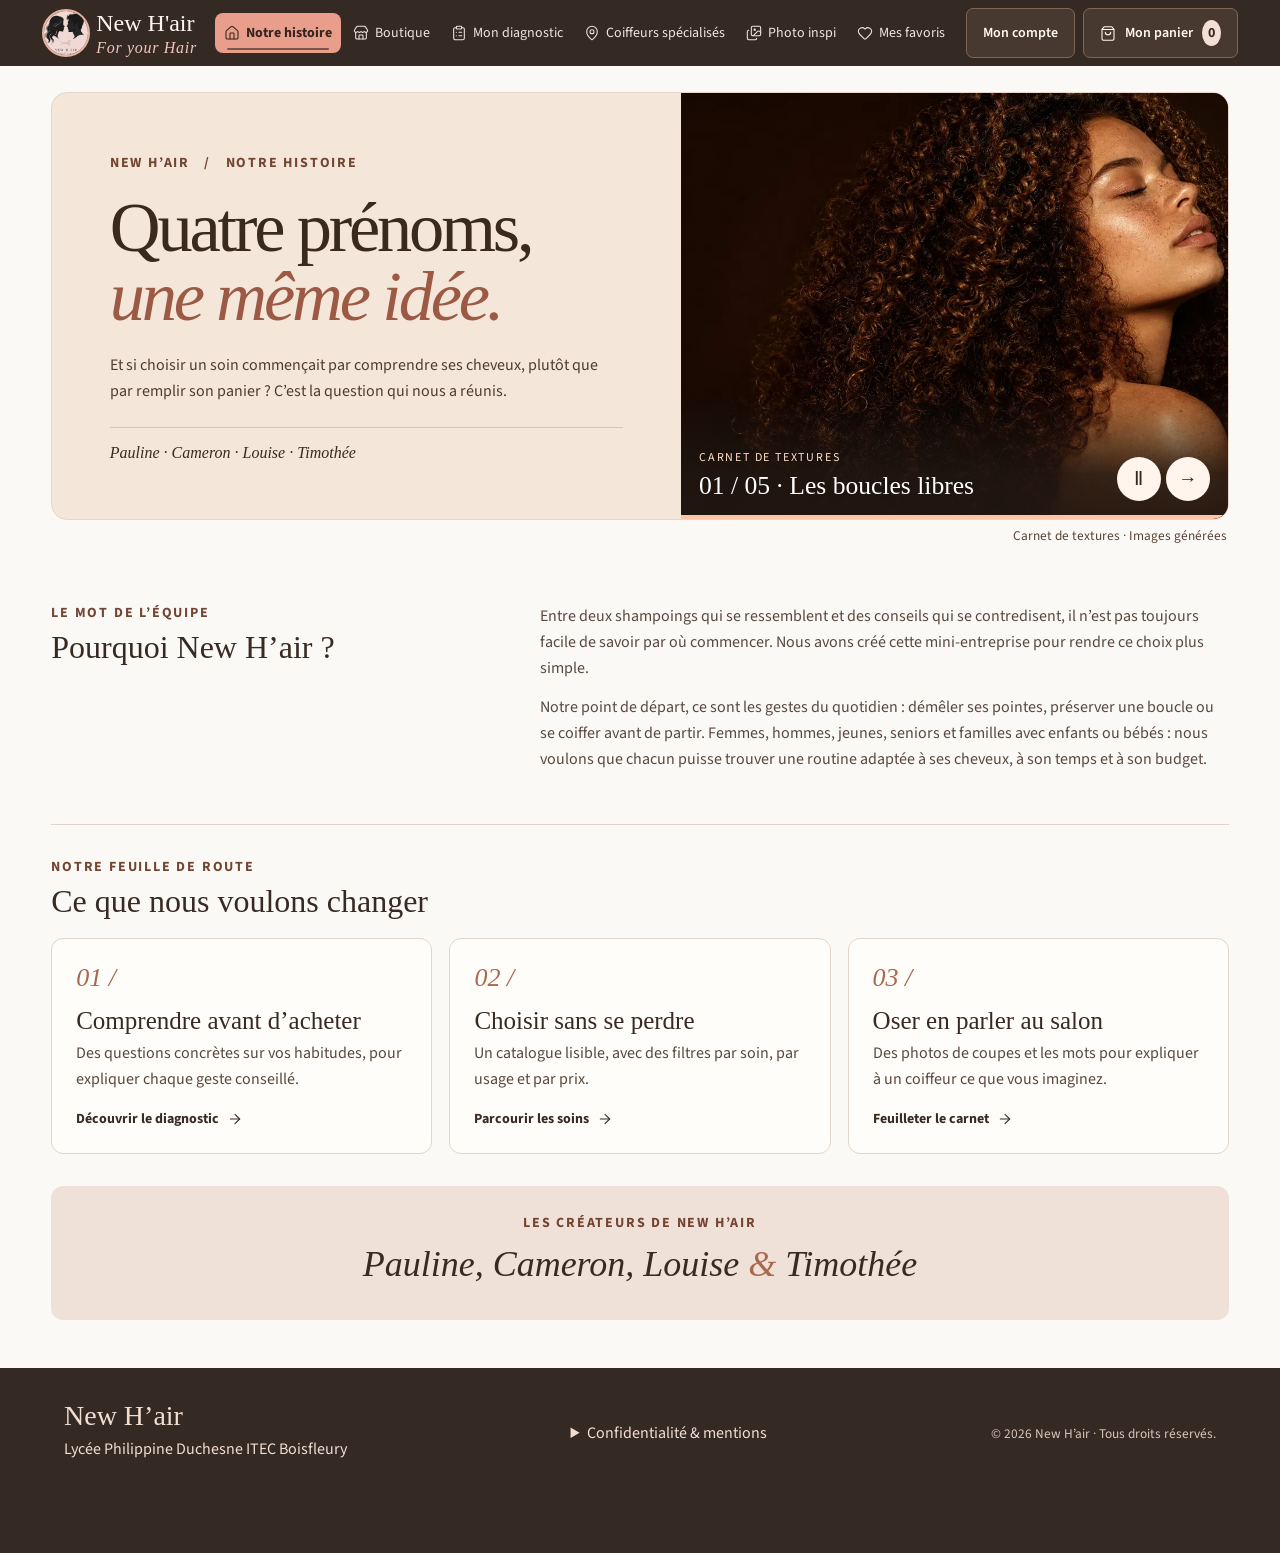
==== index.html @ c49bc724 "Represent all generations in shop imagery, products and age filters Co-authored-by: arena-agent <297" ====
<!doctype html><html lang="fr"><meta charset="utf-8"><meta name="viewport" content="width=device-width,initial-scale=1,viewport-fit=cover"><title>New H’air — Diagnostic capillaire et carnet de soins</title><meta name="description" content="Découvrez New H’air : un diagnostic adapté à chaque âge, des inspirations coiffure et une boutique de soins capillaires de démonstration."><meta property="og:title" content="New H’air · For your Hair"><meta property="og:description" content="Comprendre ses cheveux, composer sa routine et préparer son prochain rendez-vous au salon."><meta property="og:type" content="website"><meta property="og:url" content="https://timtvnr.github.io/Projet-Mini-Entreprise-ETLV/"><meta property="og:image" content="https://timtvnr.github.io/Projet-Mini-Entreprise-ETLV/assets/hero.webp"><link rel="icon" href="assets/logo.webp" type="image/webp"><link rel="stylesheet" href="style.css?v=mixte1"><body><noscript>Activez JavaScript pour consulter la boutique, le diagnostic et le carnet de soins New H’air.</noscript><aside><a class="brand" href="#accueil"><img src="assets/logo.webp" width="65" height="59" alt=""><div class="brand-name">New H'air<small>For your Hair</small></div></a><button id="mobileMenu" type="button" aria-expanded="false" aria-controls="nav"><i data-i="menu"></i> Menu</button><nav id="nav" aria-label="Navigation principale"></nav><div class="actions"><button class="cart" id="accountBtn" onclick="account()">Mon compte</button><button class="cart" onclick="bag()"><i data-i="shopping-bag"></i> Mon panier <b aria-live="polite" aria-atomic="true" id="count">0</b></button></div></aside><main><section id="content"></section></main><footer class="legalfoot"><div><strong>New H’air</strong><p>Lycée Philippine Duchesne ITEC Boisfleury</p></div><details><summary>Confidentialité & mentions</summary><p>Éditeur : mini-entreprise pédagogique New H’air, projet ETLV de Pauline, Cameron, Louise et Timothée. Établissement : Lycée Philippine Duchesne ITEC Boisfleury. Contact projet : <a href="https://github.com/timtvnr/Projet-Mini-Entreprise-ETLV">dépôt public du projet</a>. Hébergement : GitHub Pages.</p><p>Logo fourni par l’équipe ; photographies de produits et de coiffures générées pour la démonstration. Carte : © contributeurs OpenStreetMap. La carte charge un service externe. Si vous autorisez « Me localiser », vos coordonnées sont utilisées dans son URL, sans enregistrement par le site. Les recherches de salons ouvrent Google Maps.</p><p> Boutique de démonstration, sans débit ni livraison. Le compte et la routine sont conservés dans votre navigateur.</p></details><small>© 2026 New H’air · Tous droits réservés.</small></footer><dialog id="modal" aria-labelledby="modalTitle"><button aria-label="Fermer" class="close" onclick="modal.close()">×</button><div id="inside"></div></dialog><script src="icons.js"></script><script src="app.js?v=mixte1"></script><script src="salons.js"></script><script src="studio.js?v=mixte1"></script><script src="motion.js?v=mixte1"></script></body></html>
---- style.css ----
* {
  box-sizing: border-box;
}
body {
  margin: 0;
  color: #382a22;
  background: #fbf9f6;
  font:
    14px Arial,
    sans-serif;
}
button,
a,
select {
  font: inherit;
  cursor: pointer;
}
button {
  color: inherit;
}
a {
  text-decoration: none;
  color: inherit;
}
aside {
  width: 222px;
  position: fixed;
  inset: 0 auto 0 0;
  background: #30251f;
  color: #eee5de;
  padding: 36px 16px;
  display: flex;
  flex-direction: column;
  z-index: 2;
}
.brand {
  display: flex;
  align-items: center;
  justify-content: center;
  margin: 0 0 53px;
  gap: 6px;
}
.brand svg {
  height: 57px;
  width: 45px;
  color: #e9a08e;
}
.brand span {
  font: bold 31px Georgia;
  letter-spacing: -1.7px;
}
.brand small {
  display: block;
  font: italic 14px Georgia;
  letter-spacing: 0.7px;
  color: #eeb7a5;
  margin: 3px 0 0 4px;
}
aside label,
.eyebrow {
  font-size: 14px;
  letter-spacing: 1.8px;
  font-weight: 700;
}
aside label {
  margin: 0 15px 15px;
  color: #b3a298;
}
nav a {
  display: flex;
  align-items: center;
  gap: 13px;
  padding: 14px;
  border-radius: 8px;
  margin-bottom: 4px;
  font-size: 14px;
}
nav a:hover {
  background: #46372e;
}
nav a.active {
  background: #e99e8b;
  color: #35251f;
  font-weight: bold;
}
i {
  display: inline-flex;
  vertical-align: middle;
}
i svg {
  width: 19px;
  height: 19px;
  stroke-width: 1.6;
}
.sidebottom {
  margin-top: auto;
  border-top: 1px solid #58473c;
  padding: 22px 9px 0;
  font-size: 14px;
  color: #d1c0b4;
}
.dot {
  display: inline-block;
  width: 7px;
  height: 7px;
  border-radius: 50%;
  background: #eaa28e;
  margin-right: 7px;
}
main {
  margin-left: 222px;
}
header {
  display: flex;
  align-items: center;
  justify-content: space-between;
  padding: 20px 3.3vw;
  border-bottom: 1px solid #e8e0d9;
  background: #fffdfb;
}
#crumb {
  font: bold 23px Georgia;
}
header small {
  display: block;
  color: #84796f;
  font-size: 14px;
  margin-top: 4px;
}
button {
  border: 0;
  border-radius: 7px;
  padding: 11px 16px;
  background: #eee5dd;
}
.cart {
  background: #fff;
  border: 1px solid #ded5cd;
  display: flex;
  align-items: center;
  gap: 9px;
  font-size: 14px;
  font-weight: 600;
}
.cart b {
  background: #f4dfd6;
  border-radius: 50%;
  padding: 3px 6px;
}
.cart i svg {
  width: 16px;
}
#content {
  padding: 26px 3.3vw 48px;
}
.hero {
  background:
    linear-gradient(90deg, #251710e8, transparent 78%),
    url("assets/hero.webp") center 45% / cover;
  border-radius: 15px;
  min-height: 330px;
  display: flex;
  align-items: center;
  padding: 34px 4%;
  color: #fffaf6;
}
.tag {
  font-size: 14px;
  letter-spacing: 1.6px;
  font-weight: bold;
  background: #ffffff19;
  border: 1px solid #ffffff45;
  padding: 6px 10px;
  border-radius: 30px;
  display: inline-flex;
  align-items: center;
  gap: 6px;
}
.tag i svg {
  width: 13px;
  height: 13px;
}
h1,
h2,
h3,
p {
  margin: 0;
}
h1 {
  font: normal clamp(43px, 4.2vw, 69px)/1.01 Georgia;
  margin: 15px 0;
}
h1 em {
  color: #f0b09b;
}
.hero p {
  font-size: 14px;
  line-height: 1.6;
  color: #eee4dc;
}
.cta {
  display: inline-flex;
  gap: 12px;
  align-items: center;
  background: #eca38f;
  color: #33231b;
  font-weight: bold;
  font-size: 14px;
  padding: 13px 17px;
  border-radius: 7px;
  margin-top: 20px;
}
.cta i svg,
.link i svg {
  width: 16px;
  height: 16px;
}
.promo {
  display: flex;
  align-items: center;
  gap: 19px;
  background: #f5e8df;
  border: 1px solid #e9d6c8;
  border-radius: 12px;
  padding: 20px 24px;
  margin: 18px 0 30px;
}
.promo .symbol {
  padding: 14px;
  background: #ecd4c4;
  color: #76503d;
  border-radius: 12px;
}
.symbol svg {
  width: 27px;
  height: 27px;
}
.eyebrow {
  color: #96644f;
  font-size: 14px;
}
.promo h3 {
  font: 23px Georgia;
  margin: 5px 0;
}
.promo p,
.muted {
  font-size: 14px;
  color: #766b62;
  line-height: 1.6;
}
.link {
  display: inline-flex;
  align-items: center;
  gap: 8px;
  margin-left: auto;
  font-weight: bold;
  font-size: 14px;
  white-space: nowrap;
}
.promo .link {
  background: #fffaf6;
  padding: 11px 14px;
  border: 1px solid #dfcdbf;
  border-radius: 7px;
}
.sectionhead {
  display: flex;
  align-items: center;
  margin-bottom: 16px;
}
h2 {
  font: 32px Georgia;
  margin: 6px 0;
}
.grid {
  display: grid;
  grid-template-columns: repeat(3, 1fr);
  gap: 17px;
}
.card {
  overflow: hidden;
  border-radius: 12px;
  border: 1px solid #e6ded6;
  background: #fff;
}
.photo {
  position: relative;
  cursor: pointer;
}
.photo img {
  display: block;
  width: 100%;
  height: clamp(145px, 14vw, 235px);
  object-fit: cover;
}
.badge,
.fav {
  position: absolute;
  top: 12px;
  background: #fff9f1;
  border-radius: 20px;
}
.badge {
  left: 12px;
  font-size: 14px;
  padding: 6px 10px;
}
.fav {
  right: 12px;
  padding: 7px;
  display: flex;
}
.fav svg {
  width: 15px;
  height: 15px;
}
.fav.on svg {
  fill: #df927f;
}
.info {
  padding: 16px;
}
.info h3 {
  font: 21px Georgia;
  margin: 6px 0;
}
.filters {
  display: flex;
  gap: 10px;
  flex-wrap: wrap;
  margin: 20px 0;
}
select,
input {
  padding: 10px;
  border: 1px solid #d9cabe;
  border-radius: 6px;
  background: white;
}
.panel,
dialog {
  padding: 28px;
  border: 1px solid #e4d8cd;
  border-radius: 14px;
  background: #fffcf8;
}
.panel {
  margin-top: 18px;
}
.panel p,
dialog p {
  line-height: 1.7;
  margin: 12px 0;
}
.close {
  float: right;
  background: transparent;
  font-size: 23px;
}
dialog {
  max-width: min(490px, 94vw);
  width: 490px;
  color: inherit;
}
dialog::backdrop {
  background: #251b1599;
}
.row {
  display: flex;
  align-items: center;
  justify-content: space-between;
  border-bottom: 1px solid #ddd1c6;
  padding: 12px 0;
}
iframe {
  width: 100%;
  height: 360px;
  border: 0;
}
.appbanner {
  margin-top: 24px;
}
.choice {
  margin: 5px;
}
.mobile {
  display: none;
}
@media (max-width: 950px) {
  aside {
    width: 185px;
    padding-inline: 10px;
  }
  main {
    margin-left: 185px;
  }
  .promo {
    padding: 15px;
    gap: 12px;
  }
  .promo .symbol {
    display: none;
  }
}
@media (max-width: 700px) {
  aside {
    position: static;
    width: auto;
    padding: 10px;
  }
  .brand {
    margin: 0 0 10px;
  }
  .brand svg {
    height: 37px;
  }
  .brand span {
    font-size: 23px;
  }
  .brand small {
    font-size: 14px;
  }
  aside label,
  .sidebottom {
    display: none;
  }
  nav {
    display: flex;
    overflow: auto;
  }
  nav a {
    white-space: nowrap;
    font-size: 14px;
    padding: 9px;
    gap: 5px;
    margin: 0;
  }
  main {
    margin: 0;
  }
  header {
    padding: 12px 4%;
  }
  #content {
    padding: 16px 4%;
  }
  .hero {
    min-height: 310px;
    background-position: 60% center;
  }
  .promo {
    flex-wrap: wrap;
  }
  .promo .link {
    margin: 0;
  }
  .grid {
    grid-template-columns: repeat(2, 1fr);
    gap: 10px;
  }
  .info {
    padding: 10px;
  }
  .sectionhead h2 {
    font-size: 26px;
  }
}

.brand {
  flex-direction: column;
  margin-bottom: 32px;
}
.brand img {
  width: 126px;
  height: auto;
  border-radius: 10px;
}
.brand small {
  margin: 4px 0 0;
}
@media (max-width: 700px) {
  .brand {
    flex-direction: row;
    margin-bottom: 8px;
    gap: 12px;
  }
  .brand img {
    width: 64px;
  }
}
/* Barre de navigation et carnet éditorial */
aside {
  position: static;
  width: 100%;
  flex-direction: row;
  align-items: center;
  padding: 8px 3.3vw;
  gap: 28px;
  background: #352923;
}
aside label,
.sidebottom {
  display: none;
}
.brand {
  margin: 0;
  flex-direction: row;
  flex-shrink: 0;
}
.brand img {
  width: 65px;
  border-radius: 5px;
}
.brand small {
  color: #f1c6b8;
  font: italic 16px Georgia;
}
nav {
  display: flex;
  align-items: center;
  flex-wrap: wrap;
  gap: 3px;
  margin-left: auto;
}
nav a {
  margin: 0;
  padding: 10px 9px;
  gap: 6px;
  font-size: 14px;
}
nav i svg {
  width: 16px;
  height: 16px;
}
main {
  margin: 0;
}
header,
#content {
  padding-inline: max(4vw, calc((100% - 1320px) / 2));
}
.hero {
  min-height: clamp(340px, 32vw, 480px);
  background-position: center 43%;
}
.hero p {
  font-size: 15px;
}
.editorial {
  margin-top: 36px;
}
.looks {
  display: grid;
  grid-template-columns: 1fr 1fr;
  gap: 18px;
}
.looks a {
  position: relative;
  overflow: hidden;
  border-radius: 12px;
  background: #382a22;
}
.looks img {
  width: 100%;
  height: 230px;
  object-fit: cover;
  display: block;
}
.looks span {
  position: absolute;
  bottom: 12px;
  left: 12px;
  background: #fffaf3;
  padding: 8px 12px;
  border-radius: 5px;
  font: 19px Georgia;
}
:focus-visible {
  outline: 3px solid #b56145;
  outline-offset: 2px;
}
@media (max-width: 1050px) {
  aside {
    flex-direction: column;
    gap: 8px;
  }
  nav {
    margin: auto;
    max-width: 100%;
    flex-wrap: nowrap;
    overflow: auto;
  }
}
@media (max-width: 700px) {
  nav {
    width: 100%;
  }
  .hero {
    background-position: 57% center;
  }
  .looks img {
    height: 160px;
  }
  .looks span {
    font-size: 14px;
  }
  .brand img {
    width: 50px;
  }
  .brand {
    margin: 0;
  }
  .looks {
    gap: 10px;
  }
}
.actions {
  display: flex;
  gap: 8px;
}
.cover {
  display: grid;
  grid-template-columns: minmax(0, 2.4fr) minmax(215px, 1fr);
  gap: 16px;
}
.cover .hero {
  min-height: 375px;
  padding-left: 6%;
}
.ritual {
  display: flex;
  flex-direction: column;
  background: #f0e5da;
  border-radius: 15px;
  overflow: hidden;
}
.ritualpic {
  flex: 1;
  min-height: 160px;
  background: url("assets/masque.webp") center 55% / cover;
  padding: 14px;
}
.ritualpic .tag {
  background: #fff8ef;
  color: #684934;
}
.ritualtext {
  padding: 18px 20px;
}
.ritual h3,
.steps h3 {
  font: 26px Georgia;
  margin: 7px 0;
}
.ritual p,
.steps p {
  line-height: 1.55;
  color: #6e5a4e;
  font-size: 14px;
}
.ritual .link {
  margin-top: 10px;
}
.promo {
  background: linear-gradient(110deg, #f4dbcf, #fbf0e7);
}
#quiz {
  display: grid;
  grid-template-columns: minmax(180px, 1fr) 2fr;
  padding: 0;
  overflow: hidden;
}
.quizside {
  background:
    linear-gradient(0deg, #231910bc, transparent),
    url("assets/tresses.webp") center/cover;
  color: white;
  padding: 22px;
  display: flex;
  align-items: flex-start;
  flex-direction: column;
  justify-content: space-between;
}
.quizside h3 {
  font: 38px/1.1 Georgia;
}
.quizside em {
  color: #ffd6c8;
}
.quizbody,
.results {
  padding: clamp(18px, 3vw, 45px);
}
progress {
  width: 100%;
  height: 6px;
  display: block;
  margin: 12px 0 24px;
  accent-color: #a9634c;
}
.choices,
.steps {
  display: grid;
  grid-template-columns: 1fr 1fr;
  gap: 10px;
}
.option {
  display: flex;
  align-items: center;
  text-align: left;
  gap: 10px;
  background: #f8f0e9;
  border: 1px solid #dfcbbd;
  min-height: 54px;
}
.option:hover,
.option.picked {
  background: #f1d7c7;
}
.option b {
  font: italic 18px Georgia;
  color: #99664e;
}
.option span {
  margin-left: auto;
}
.back {
  margin-top: 20px;
  background: none;
  padding-left: 0;
}
.results {
  grid-column: 1/-1;
}
.steps article {
  background: #f4eae1;
  border-radius: 10px;
  padding: 18px;
}
.steps {
  margin: 18px 0 28px;
}
.sub {
  display: block;
  margin-top: 4px;
  color: #76665c;
}
.testcard {
  padding: 22px;
  background: #48352c;
  color: #faece0;
  border-radius: 12px;
  letter-spacing: 1.8px;
  font-size: 14px;
}
.testcard strong {
  display: block;
  margin-top: 22px;
  font-size: 18px;
}
#profileForm input {
  display: block;
  width: 100%;
  margin-top: 6px;
}
.actions button {
  max-width: 160px;
  overflow: hidden;
}
@media (max-width: 820px) {
  .cover {
    grid-template-columns: 1fr;
  }
  .ritual {
    display: grid;
    grid-template-columns: 33% 1fr;
  }
  .ritualpic {
    min-height: 130px;
  }
  .ritualpic .tag {
    display: none;
  }
  .quizbody {
    padding: 20px;
  }
}
@media (max-width: 600px) {
  .actions {
    gap: 4px;
  }
  .actions button {
    font-size: 14px;
    padding: 9px;
  }
  .cover .hero {
    min-height: 310px;
  }
  .choices,
  .steps,
  #quiz {
    grid-template-columns: 1fr;
  }
  .quizside {
    min-height: 100px;
    background-position: center 40%;
  }
  .quizside h3 {
    display: none;
  }
  .ritual h3 {
    font-size: 22px;
  }
  .ritualtext {
    padding: 14px;
  }
  header small {
    max-width: 135px;
  }
}

/* Motion is opt-in: reduced-motion and older browsers keep instant interactions. */
@media (prefers-reduced-motion: no-preference) {
  :root {
    --ease-out: cubic-bezier(0.2, 0.7, 0.25, 1);
  }
  @keyframes nh-enter {
    from {
      opacity: 0;
      transform: translateY(7px);
    }
    to {
      opacity: 1;
      transform: translateY(0);
    }
  }
  @keyframes nh-step {
    from {
      opacity: 0;
      transform: translateX(8px);
    }
    to {
      opacity: 1;
      transform: translateX(0);
    }
  }
  @keyframes nh-heart {
    45% {
      transform: scale(1.22);
    }
  }
  #content > :first-child,
  .cover + .promo,
  .results {
    animation: nh-enter 300ms var(--ease-out) backwards;
  }
  .cover + .promo {
    animation-delay: 45ms;
  }
  .grid > .card {
    animation: nh-enter 260ms var(--ease-out) backwards;
  }
  .grid > .card:nth-child(3n + 2) {
    animation-delay: 35ms;
  }
  .grid > .card:nth-child(3n) {
    animation-delay: 70ms;
  }
  .quizbody,
  #inside > h2 {
    animation: nh-step 220ms var(--ease-out);
  }
  button,
  .cta,
  nav a,
  .card,
  .looks a {
    transition:
      transform 180ms var(--ease-out),
      background-color 180ms ease,
      box-shadow 180ms ease,
      border-color 180ms ease;
  }
  .photo img,
  .looks img {
    transition: transform 360ms var(--ease-out);
  }
  .photo {
    overflow: hidden;
  }
  .link i {
    transition: transform 180ms var(--ease-out);
  }
  button:active,
  .cta:active {
    transform: scale(0.98);
  }
  .fav.on i {
    animation: nh-heart 240ms var(--ease-out);
  }
  @media (hover: hover) and (pointer: fine) {
    .card:hover,
    .looks a:hover {
      transform: translateY(-3px);
      box-shadow: 0 8px 20px #442a1912;
    }
    .photo:hover img,
    .looks a:hover img {
      transform: scale(1.025);
    }
    .link:hover i {
      transform: translateX(3px);
    }
    .cta:hover,
    .cart:hover {
      box-shadow: 0 3px 10px #5237231f;
    }
  }
  /* Native dialog retains its normal focus and Escape handling. */
  @supports (transition-behavior: allow-discrete) {
    dialog {
      opacity: 0;
      transform: translateY(6px) scale(0.99);
      transition:
        opacity 170ms ease,
        transform 190ms var(--ease-out),
        overlay 190ms allow-discrete,
        display 190ms allow-discrete;
    }
    dialog[open] {
      opacity: 1;
      transform: none;
    }
    dialog::backdrop {
      opacity: 0;
      transition:
        opacity 170ms ease,
        overlay 190ms allow-discrete,
        display 190ms allow-discrete;
    }
    dialog[open]::backdrop {
      opacity: 1;
    }
    @starting-style {
      dialog[open] {
        opacity: 0;
        transform: translateY(6px) scale(0.99);
      }
      dialog[open]::backdrop {
        opacity: 0;
      }
    }
  }
}
/* Consultation: one counter, generous targets and stable controls. */
#quiz {
  grid-template-columns: minmax(220px, 0.9fr) minmax(0, 1.7fr);
}
.quizside {
  padding: clamp(20px, 3vw, 42px);
  background-image:
    linear-gradient(0deg, #281910ee, #28191035), url("assets/tresses.webp");
  min-height: 570px;
}
.quizside h3 {
  display: block;
  font-size: clamp(38px, 4vw, 65px);
  margin: 12px 0;
}
.quizside p {
  color: #fff4ec;
  font-size: 16px;
}
.quizside ul {
  list-style: none;
  padding: 0;
  margin: 0;
  color: #eddccf;
}
.quizside li {
  padding: 6px 0;
}
.quizside li.current {
  font-weight: bold;
  color: white;
  text-decoration: underline;
  text-underline-offset: 4px;
}
.quizbody {
  align-self: center;
  padding: clamp(20px, 4vw, 65px);
}
.quizmeta,
.quizcontrols {
  display: flex;
  justify-content: space-between;
  align-items: center;
  gap: 12px;
}
.quizmeta strong {
  font-size: 14px;
  font-variant-numeric: tabular-nums;
}
.quizbody fieldset {
  border: 0;
  padding: 0;
  margin: 0;
  min-width: 0;
}
.quizbody legend {
  font: clamp(28px, 3vw, 48px)/1.08 Georgia;
  color: #39291f;
}
.quizbody p {
  font-size: 16px;
  line-height: 1.55;
  color: #766354;
}
.quizbody .choices {
  grid-template-columns: 1fr;
  gap: 9px;
}
.quizbody .option {
  font-size: 17px;
  border-radius: 9px;
  padding: 12px 16px;
  cursor: pointer;
}
.quizbody .option span {
  margin: 0;
}
.option input {
  accent-color: #995d43;
  width: 18px;
  height: 18px;
}
.option:has(input:checked) {
  background: #f1d9ca;
  border-color: #a97051;
}
.quizcontrols {
  margin: 24px 0 12px;
}
.quizcontrols button {
  margin: 0;
  font-size: 15px;
}
.quizcontrols button:disabled {
  opacity: 0.4;
  cursor: default;
}
.quizbody small {
  color: #77685e;
}
.guideintro {
  max-width: 800px;
  font-size: 16px;
  line-height: 1.6;
  margin: 15px 0 24px;
}
.stylegrid p,
.stylegrid details {
  line-height: 1.55;
  margin: 9px 0;
}
.stylegrid summary {
  cursor: pointer;
  color: #845139;
}
.stylegrid .photo img {
  height: clamp(190px, 20vw, 310px);
  object-position: center 35%;
}
.salonnote {
  padding: 24px;
  background: #f4e4d8;
  border-radius: 12px;
  margin: 24px 0;
}
.salonnote h3 {
  font: 28px Georgia;
  margin-top: 8px;
}
@media (max-width: 700px) {
  #quiz {
    grid-template-columns: minmax(0, 1fr);
  }
  .quizside {
    min-height: 0;
    padding: 16px 20px;
    background-position: center 40%;
  }
  .quizside > div,
  .quizside ul {
    display: none;
  }
  .quizbody {
    padding: 22px 16px;
  }
  .quizmeta {
    gap: 6px;
  }
  .quizbody .option {
    font-size: 16px;
  }
  .stylegrid {
    grid-template-columns: 1fr;
  }
}
.legalfoot {
  display: flex;
  align-items: center;
  justify-content: space-between;
  flex-wrap: wrap;
  gap: 24px;
  padding: 32px 5% 86px;
  background: #352923;
  color: #f2ded1;
}
.legalfoot strong {
  font: 28px Georgia;
}
.legalfoot p {
  line-height: 1.55;
  max-width: 480px;
  margin: 5px 0;
}
.legalfoot summary {
  cursor: pointer;
}
.legalfoot small {
  color: #dac5b7;
}
#chatTrigger {
  position: fixed;
  right: 18px;
  bottom: 16px;
  z-index: 4;
  background: #704537;
  color: #fff2e8;
  border-radius: 30px;
  box-shadow: 0 4px 18px #39211a44;
  padding: 14px 20px;
  font-weight: bold;
}
#chatbox:not([hidden]) {
  display: flex;
  flex-direction: column;
}
#chatbox {
  position: fixed;
  z-index: 5;
  right: 16px;
  bottom: 72px;
  width: min(380px, calc(100% - 32px));
  max-height: min(520px, 72dvh);
  background: #fffbf6;
  border: 1px solid #dfcbb9;
  border-radius: 16px;
  box-shadow: 0 12px 50px #38261940;
  overflow: hidden;
}
.chathead,
#askChat,
.prompts {
  display: flex;
  align-items: center;
  gap: 8px;
  padding: 12px 16px;
}
.chathead {
  background: #f2e3d7;
  justify-content: space-between;
}
.chathead h3 {
  font: 23px Georgia;
  margin-top: 4px;
}
#chatlog {
  padding: 12px;
  overflow: auto;
  min-height: 0;
}
.bubble {
  padding: 11px 13px;
  border-radius: 12px;
  background: #f1e8df;
  line-height: 1.55;
  margin-bottom: 8px;
  max-width: 93%;
  overflow-wrap: anywhere;
}
.bubble.client {
  margin-left: auto;
  background: #f5cebd;
}
.bubble a {
  display: block;
  text-decoration: underline;
  margin-top: 5px;
}
.prompts {
  flex-wrap: wrap;
  padding-block: 5px;
}
.prompts button {
  font-size: 14px;
  padding: 7px;
}
.chathead button {
  font-size: 22px;
}
#askChat input {
  flex: 1;
  min-width: 0;
}
#askChat button {
  background: #885844;
  color: white;
}
@media (prefers-reduced-motion: no-preference) {
  #chatbox:not([hidden]),
  .bubble {
    animation: nh-enter 0.3s ease-out;
  }
  .quizbody {
    animation-duration: 0.36s;
  }
}
.origin-cover {
  display: grid;
  grid-template-columns: 1.15fr 1fr;
  overflow: hidden;
  border: 1px solid #e7d6c9;
  border-radius: 16px;
  background: #f4e7da;
}
.origin-copy {
  align-self: center;
  padding: clamp(24px, 4.5vw, 72px);
}
.origin-copy h1 {
  font: normal clamp(44px, 5.5vw, 84px)/0.99 Georgia;
  color: #39291f;
  letter-spacing: -0.045em;
  margin: 20px 0;
}
.origin-copy h1 em {
  color: #9c5944;
}
.origin-copy p,
.letter p,
.intentions p {
  font-size: 16px;
  line-height: 1.65;
  color: #59483e;
}
.byline {
  border-top: 1px solid #d7c2b3;
  padding-top: 16px;
  margin-top: 22px;
  font: italic 16px Georgia;
}
.origin-image {
  min-height: 300px;
  position: relative;
  background: url("assets/hero.webp") 77% center/cover;
}
.origin-image span {
  position: absolute;
  bottom: 18px;
  right: 18px;
  font-size: 14px;
  letter-spacing: 2px;
  color: white;
}
.letter {
  display: grid;
  grid-template-columns: 1fr 1.6fr;
  gap: 5%;
  padding: clamp(30px, 4vw, 56px) 0;
  border-bottom: 1px solid #dfd4cb;
}
.letter p + p {
  margin-top: 12px;
}
.intentions {
  padding: 32px 0;
}
.intentions .grid {
  margin-top: 18px;
}
.intentions article {
  display: flex;
  flex-direction: column;
  padding: 24px;
  border: 1px solid #e3d5ca;
  border-radius: 12px;
  background: #fffdf9;
}
.folio {
  color: #a8694f;
  font: italic 26px Georgia;
}
.intentions h3 {
  font: 25px Georgia;
  margin: 14px 0 5px;
}
.intentions .link {
  margin: 16px 0 0;
}
.team-sign {
  text-align: center;
  background: #efe1d7;
  padding: 25px;
  border-radius: 12px;
}
.team-sign p {
  font: italic clamp(23px, 3vw, 36px) Georgia;
  margin: 10px 0;
}
.team-sign em {
  color: #a8694f;
}
@media (max-width: 700px) {
  .origin-cover,
  .letter,
  .intentions .grid {
    grid-template-columns: 1fr;
  }
  .origin-image {
    min-height: 175px;
    background-position: 70% 44%;
  }
  .letter {
    gap: 14px;
  }
  .origin-copy {
    padding: 24px;
  }
}

/* Release the modal hit area immediately on close, including its backdrop. */
dialog:not([open]),
dialog:not([open])::backdrop {
  display: none;
  transition: none;
  pointer-events: none;
}

.close {
  position: relative;
  z-index: 1;
}
#mobileMenu {
  display: none;
}
@media (max-width: 700px), (pointer: coarse) and (max-width: 950px) {
  body {
    padding-inline: env(safe-area-inset-left) env(safe-area-inset-right);
    -webkit-text-size-adjust: 100%;
  }
  aside {
    display: flex;
    flex-flow: row wrap;
    justify-content: space-between;
    gap: 4px;
    padding: calc(8px + env(safe-area-inset-top)) 16px 8px;
  }
  .brand {
    margin: 0;
  }
  .brand img {
    width: 45px;
  }
  #mobileMenu {
    display: inline-flex;
    align-items: center;
    gap: 8px;
    min-height: 44px;
    background: #504035;
    color: #fff6ec;
    padding: 10px 14px;
  }
  #mobileMenu[aria-expanded="false"] + nav {
    display: none;
  }
  #mobileMenu[aria-expanded="true"] + nav {
    display: grid;
    grid-template-columns: repeat(2, minmax(0, 1fr));
    width: 100%;
    gap: 4px;
    margin: 6px 0 0;
    overflow: visible;
  }
  nav a {
    min-height: 46px;
    white-space: normal;
    font-size: 14px;
    line-height: 1.2;
  }
  header {
    flex-wrap: wrap;
    gap: 8px;
  }
  .actions {
    flex-wrap: wrap;
  }
  .actions button {
    min-height: 44px;
  }
  button,
  select,
  summary,
  .cta {
    touch-action: manipulation;
  }
  .filters select,
  input:not([type="radio"]) {
    font-size: 16px;
    max-width: 100%;
    min-height: 44px;
  }
  .fav,
  .close,
  #closeChat {
    min-height: 44px;
    min-width: 44px;
    align-items: center;
    justify-content: center;
  }
  dialog {
    max-height: calc(var(--visible-height, 100dvh) - 30px);
    overflow-y: auto;
    overscroll-behavior: contain;
  }
  #chatTrigger {
    bottom: calc(12px + env(safe-area-inset-bottom));
    right: calc(12px + env(safe-area-inset-right));
  }
  #chatbox {
    bottom: calc(8px + env(safe-area-inset-bottom) + var(--keyboard-gap, 0px));
    right: calc(8px + env(safe-area-inset-right));
    width: min(
      410px,
      calc(100% - 16px - env(safe-area-inset-right) - env(safe-area-inset-left))
    );
    max-height: min(
      540px,
      calc(var(--visible-height, 100dvh) - 18px - env(safe-area-inset-bottom))
    );
  }
  #chatlog {
    overscroll-behavior: contain;
  }
  #askChat button {
    min-width: 44px;
    min-height: 44px;
  }
  .legalfoot {
    padding-bottom: calc(90px + env(safe-area-inset-bottom));
  }
}
@media (max-width: 380px) {
  .results .grid {
    grid-template-columns: 1fr;
  }
  .quizcontrols {
    flex-wrap: wrap;
  }
  .filters select {
    width: 100%;
  }
  .quizbody,
  .results {
    min-width: 0;
  }
  .row {
    gap: 6px;
    flex-wrap: wrap;
  }
}
@font-face {
  font-family: Source Sans;
  src: url("assets/source-sans.woff2") format("woff2");
  font-weight: 200 900;
  font-display: swap;
}
body,
input,
select,
button {
  font-family: "Source Sans", sans-serif;
}
body {
  font-size: 16px;
}
.eyebrow {
  color: #724432;
}
.quizside .tag {
  background: #372820;
  color: #fff;
}
.origin-image {
  background-image:
    linear-gradient(
      to top,
      rgba(0, 0, 0, 0.82) 0%,
      rgba(0, 0, 0, 0.68) 15%,
      transparent 50%
    ),
    url("assets/hero.webp");
}
.origin-image span {
  color: white;
  bottom: 10px;
}
.detailphoto {
  width: 100%;
  height: 180px;
  object-fit: cover;
  border-radius: 10px;
}
.brand img {
  height: auto;
}
.muted,
.quizbody small {
  color: #66564a;
}
.legalfoot a {
  text-decoration: underline;
}
:focus-visible {
  outline: 3px solid #864c33;
  outline-offset: 3px;
}
aside :focus-visible,
.legalfoot :focus-visible {
  outline-color: #ffd1b5;
}
@media (max-width: 700px), (pointer: coarse) and (max-width: 950px) {
  #content {
    padding-bottom: calc(82px + env(safe-area-inset-bottom));
  }
  #chatTrigger.compact {
    height: 48px;
    width: 48px;
    font-size: 22px;
    padding: 0;
    border-radius: 50%;
  }
  #chatTrigger.compact span {
    display: none;
  }
}
.origin-image span {
  background: linear-gradient(90deg, #251710e8, #251710dc);
  border-radius: 4px;
  padding: 4px 8px;
}
.quizside {
  background-image:
    linear-gradient(0deg, #201710e8, #201710a8), url("assets/tresses.webp");
}
.quizbody small,
.sub {
  font-size: 14px;
}
.legalfoot a:focus-visible {
  outline-color: white;
}
/* Editorial rhythm: an opening sequence, then short, gesture-driven transitions. */
@media (prefers-reduced-motion: no-preference) {
  @keyframes nh-rise { from {opacity:.12; transform:translateY(17px)} to {opacity:1;transform:none} }
  @keyframes nh-photo-settle { from {transform:scale(1.075)} to {transform:scale(1)} }
  @keyframes nh-unfold {from{opacity:.25;transform:translateY(-8px) scaleY(.97)}to{opacity:1;transform:none}}
  @keyframes nh-question {from{opacity:.25;transform:translateX(var(--arrival,18px))}to{opacity:1;transform:none}}
  @keyframes nh-underline {from{transform:scaleX(0)}to{transform:scaleX(1)}}
  .origin-cover{isolation:isolate}.origin-copy>*{animation:nh-rise 660ms cubic-bezier(.16,1,.3,1) backwards}.origin-copy .eyebrow{display:inline-block}.origin-copy h1{animation-delay:65ms}.origin-copy p{animation-delay:125ms}.origin-copy .byline{animation-delay:195ms}
  .origin-image{overflow:hidden;isolation:isolate}.origin-image::before{content:'';position:absolute;inset:0;z-index:-1;background:inherit;animation:nh-photo-settle 1.35s cubic-bezier(.2,.8,.2,1) backwards}
  .origin-image span{animation:nh-rise 600ms 230ms backwards}.scroll-reveals .grid>.card{animation:none}
  #nav a{position:relative}#nav .active::after{content:'';position:absolute;left:12px;right:12px;bottom:3px;height:2px;border-radius:4px;background:currentColor;opacity:.6;transform-origin:left;animation:nh-underline 330ms var(--ease-out)}
  #quiz[data-direction=back]{--arrival:-18px}.quizbody{animation:nh-question 340ms var(--ease-out)}.option{transition:border-color .18s,background-color .18s,box-shadow .18s}.option:has(input:checked){box-shadow:inset 3px 0 #996247}
  details[open]>p{animation:nh-rise 260ms var(--ease-out)} #count{display:inline-block}
  #chatbox:not([hidden]){transform-origin:bottom right;animation:nh-unfold 280ms var(--ease-out)}.bubble.client{--arrival:12px;animation:nh-question 220ms var(--ease-out)}.bubble.guide{--arrival:-12px;animation:nh-question 280ms var(--ease-out)}
  @media (max-width:700px),(pointer:coarse) and (max-width:950px){
    #mobileMenu[aria-expanded=true]+nav{transform-origin:top;animation:nh-unfold 250ms var(--ease-out)}
    #mobileMenu i{transition:transform 250ms var(--ease-out)}#mobileMenu[aria-expanded=true] i{transform:rotate(90deg)}
    #chatTrigger{width:158px;height:48px;white-space:nowrap;overflow:hidden;transition:width 300ms var(--ease-out),padding 300ms var(--ease-out),box-shadow .2s}
  }
}
#crumb{display:inline-block}
.portrait{position:relative;isolation:isolate;min-height:320px;overflow:hidden;background:#483326;color:white}.portrait-images,.portrait-images img{position:absolute;inset:0;width:100%;height:100%}.portrait-images img{object-fit:cover;object-position:center 34%;opacity:0}.portrait-images img:first-child{object-position:76% center}.portrait-images img.shown{opacity:1}.portrait-bar{position:absolute;inset:auto 0 0;display:flex;justify-content:space-between;align-items:flex-end;gap:8px;padding:58px 18px 18px;background:linear-gradient(transparent,#211610df 65%,#211610f2)}.portrait-bar small,.portrait-bar strong{display:block}.portrait-bar small{font-size:12px;letter-spacing:1.8px;color:#ffdfcb}.portrait-bar strong{font:clamp(17px,2vw,28px) Georgia;margin-top:5px}.portrait-controls{display:flex;gap:5px}.portrait-controls button{width:44px;height:44px;border-radius:50%;background:#fff5ec;color:#39281f;font-size:19px;padding:0}.portrait-controls button:focus-visible{outline-color:white}
@media(max-width:700px){.portrait{min-height:230px}}
@media(prefers-reduced-motion:no-preference){.portrait-images img{transform:scale(1.09) translateX(-1%);transition:opacity 950ms ease-in-out,transform 4.1s cubic-bezier(.18,.65,.35,1)}.portrait-images img.shown{transform:scale(1) translateX(0)}.portrait-controls button:active{transform:scale(.9)}}
.tap-wave{position:fixed;display:block;width:30px;height:30px;border:2px solid #a45034;border-radius:50%;background:#eda38355;box-shadow:0 0 0 2px #fff9;z-index:100;pointer-events:none}
.portrait::after{content:'';position:absolute;bottom:0;left:0;width:100%;height:4px;background:#ffc4a5;transform-origin:left;transform:scaleX(0);pointer-events:none}
@media(prefers-reduced-motion:no-preference){.portrait.cycling::after{animation:portrait-time 3.2s linear forwards}@keyframes portrait-time{to{transform:scaleX(1)}}}
/* One masthead for navigation and client actions. */
aside{gap:12px;flex-flow:row wrap}.brand-name{font:24px Georgia;color:#fff7ef}.brand-name small{display:block;margin:2px 0 0}.brand img{width:48px;height:48px;border-radius:50%;background:#f4dcd4;border:2px solid #e7b39e;object-fit:cover}.actions .cart{background:#483930;color:#fff8f1;border-color:#806557}.actions .cart b{color:#39291f}.add-care{display:block;margin-top:12px;background:#f2d6c8;color:#462d20}.empty{grid-column:1/-1}#resultCount,.imagecredit{color:#574338}.imagecredit{display:block;margin:6px 2px;text-align:right}.origin-copy p{color:#503b31}.quizcontrols .back,.quizcontrols .back:disabled{background:#f5e6da;color:#503b31;opacity:1;padding:10px 16px}.quizcontrols .back:disabled{border:1px dashed #846654}.quizbody progress{appearance:none;width:100%;height:8px;border:0;border-radius:6px;overflow:hidden;color:#704432;background:#ead9ca}.quizbody progress::-webkit-progress-bar{background:#ead9ca}.quizbody progress::-webkit-progress-value{background:#704432}.quizbody progress::-moz-progress-bar{background:#704432}.kit-uses{padding-left:20px;line-height:1.65}
@media(max-width:1050px){aside .actions{margin-left:auto}aside nav{order:3}}
@media(max-width:700px),(pointer:coarse) and (max-width:950px){aside{display:grid;grid-template-columns:1fr auto}aside .actions,aside nav{grid-column:1/-1}aside .actions{margin:0;display:flex;justify-content:flex-end}.brand-name{font-size:21px}}
@media(min-width:850px){#quiz .quizside{min-height:0;padding:20px}.quizside h3{font-size:40px}.quizbody{padding:20px 28px}.quizbody .choices{grid-template-columns:1fr 1fr}.quizbody legend{font-size:clamp(24px,2vw,34px)}.quizbody .option{padding:8px 12px}.quizcontrols{margin:14px 0 8px}.quizside p{margin:8px 0}.quizbody progress{margin:10px 0 16px}}
.product-purpose{font-size:15px;line-height:1.45;color:#604a3c;margin:6px 0 12px}.product-meta{display:flex;align-items:baseline;justify-content:space-between;gap:8px;color:#503a2c}.product-meta span{font-size:14px}.care-specs{display:grid;grid-template-columns:repeat(3,minmax(0,1fr));padding:12px;gap:10px;background:#f5e9df;border-radius:9px}.care-specs dt{font-size:14px;color:#684a36}.care-specs dd{margin:4px 0 0;font-weight:600}.care-tip{border-left:3px solid #a26449;padding:10px 14px;background:#f6ece4}.care-tip p{margin:4px 0}.demo-note{display:block;color:#69584c;margin:14px 0 6px}@media(max-width:410px){.care-specs{grid-template-columns:1fr}.care-specs div{display:flex;align-items:baseline;justify-content:space-between;gap:8px}.care-specs dd{text-align:right}}
.local-guide{margin:24px 0;padding:18px;background:#f5ebe1;border:1px solid #dbcabe;border-radius:12px}.local-guide h3{font:26px Georgia;margin:6px 0 14px}.local-guide article{padding:14px;background:#fffaf5;border-radius:8px;margin-bottom:10px}.local-guide article p{margin:5px 0}.local-guide small{display:block;color:#59483c}.local-guide p a{text-decoration:underline}
.everyday{margin:20px 0;padding:20px;border:1px solid #decfbe;border-radius:14px;background:#f2e7dc;display:grid;grid-template-columns:1fr 1.6fr;align-items:center;gap:20px}.everyday h3{font:clamp(26px,3vw,40px)/1.05 Georgia;margin:10px 0}.everyday p{line-height:1.55}.everyday-photos{display:grid;grid-template-columns:repeat(3,minmax(0,1fr));gap:6px}.everyday figure{margin:0}.everyday img{width:100%;height:auto;display:block;border-radius:8px}.everyday figcaption,.audience-tag{display:block;margin-top:6px;font-size:14px;color:#604733}.audience-tag{font-weight:600}@media(max-width:760px){.everyday{grid-template-columns:1fr;padding:16px}.everyday figcaption{line-height:1.15}}
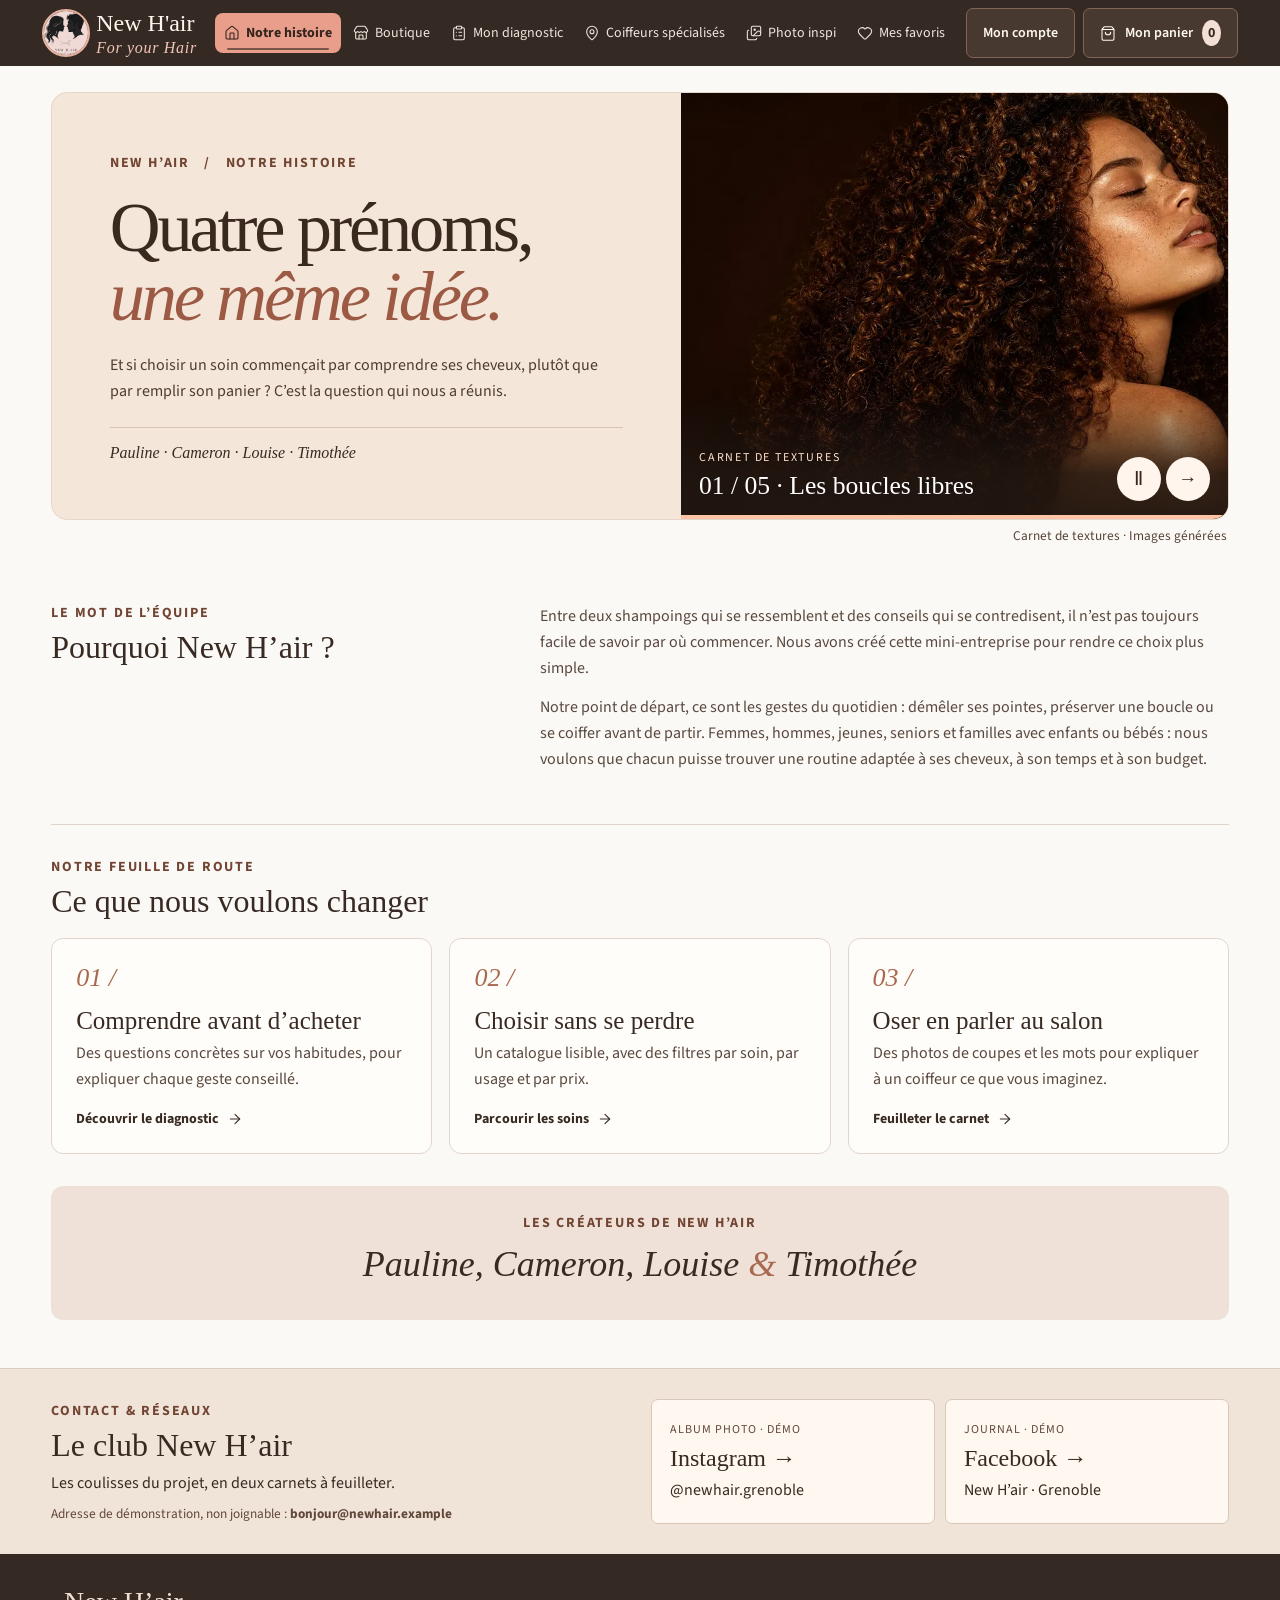
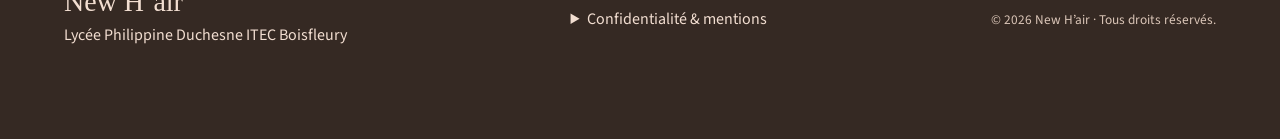
==== commit 338d2046: "Add product badges and an explicitly fictional social club and contact section Co-authored-by: arena" ====
--- a/index.html
+++ b/index.html
@@ -1 +1 @@
-<!doctype html><html lang="fr"><meta charset="utf-8"><meta name="viewport" content="width=device-width,initial-scale=1,viewport-fit=cover"><title>New H’air — Diagnostic capillaire et carnet de soins</title><meta name="description" content="Découvrez New H’air : un diagnostic adapté à chaque âge, des inspirations coiffure et une boutique de soins capillaires de démonstration."><meta property="og:title" content="New H’air · For your Hair"><meta property="og:description" content="Comprendre ses cheveux, composer sa routine et préparer son prochain rendez-vous au salon."><meta property="og:type" content="website"><meta property="og:url" content="https://timtvnr.github.io/Projet-Mini-Entreprise-ETLV/"><meta property="og:image" content="https://timtvnr.github.io/Projet-Mini-Entreprise-ETLV/assets/hero.webp"><link rel="icon" href="assets/logo.webp" type="image/webp"><link rel="stylesheet" href="style.css?v=mixte1"><body><noscript>Activez JavaScript pour consulter la boutique, le diagnostic et le carnet de soins New H’air.</noscript><aside><a class="brand" href="#accueil"><img src="assets/logo.webp" width="65" height="59" alt=""><div class="brand-name">New H'air<small>For your Hair</small></div></a><button id="mobileMenu" type="button" aria-expanded="false" aria-controls="nav"><i data-i="menu"></i> Menu</button><nav id="nav" aria-label="Navigation principale"></nav><div class="actions"><button class="cart" id="accountBtn" onclick="account()">Mon compte</button><button class="cart" onclick="bag()"><i data-i="shopping-bag"></i> Mon panier <b aria-live="polite" aria-atomic="true" id="count">0</b></button></div></aside><main><section id="content"></section></main><footer class="legalfoot"><div><strong>New H’air</strong><p>Lycée Philippine Duchesne ITEC Boisfleury</p></div><details><summary>Confidentialité & mentions</summary><p>Éditeur : mini-entreprise pédagogique New H’air, projet ETLV de Pauline, Cameron, Louise et Timothée. Établissement : Lycée Philippine Duchesne ITEC Boisfleury. Contact projet : <a href="https://github.com/timtvnr/Projet-Mini-Entreprise-ETLV">dépôt public du projet</a>. Hébergement : GitHub Pages.</p><p>Logo fourni par l’équipe ; photographies de produits et de coiffures générées pour la démonstration. Carte : © contributeurs OpenStreetMap. La carte charge un service externe. Si vous autorisez « Me localiser », vos coordonnées sont utilisées dans son URL, sans enregistrement par le site. Les recherches de salons ouvrent Google Maps.</p><p> Boutique de démonstration, sans débit ni livraison. Le compte et la routine sont conservés dans votre navigateur.</p></details><small>© 2026 New H’air · Tous droits réservés.</small></footer><dialog id="modal" aria-labelledby="modalTitle"><button aria-label="Fermer" class="close" onclick="modal.close()">×</button><div id="inside"></div></dialog><script src="icons.js"></script><script src="app.js?v=mixte1"></script><script src="salons.js"></script><script src="studio.js?v=mixte1"></script><script src="motion.js?v=mixte1"></script></body></html>
+<!doctype html><html lang="fr"><meta charset="utf-8"><meta name="viewport" content="width=device-width,initial-scale=1,viewport-fit=cover"><title>New H’air — Diagnostic capillaire et carnet de soins</title><meta name="description" content="Découvrez New H’air : un diagnostic adapté à chaque âge, des inspirations coiffure et une boutique de soins capillaires de démonstration."><meta property="og:title" content="New H’air · For your Hair"><meta property="og:description" content="Comprendre ses cheveux, composer sa routine et préparer son prochain rendez-vous au salon."><meta property="og:type" content="website"><meta property="og:url" content="https://timtvnr.github.io/Projet-Mini-Entreprise-ETLV/"><meta property="og:image" content="https://timtvnr.github.io/Projet-Mini-Entreprise-ETLV/assets/hero.webp"><link rel="icon" href="assets/logo.webp" type="image/webp"><link rel="stylesheet" href="style.css?v=club1"><body><noscript>Activez JavaScript pour consulter la boutique, le diagnostic et le carnet de soins New H’air.</noscript><aside><a class="brand" href="#accueil"><img src="assets/logo.webp" width="65" height="59" alt=""><div class="brand-name">New H'air<small>For your Hair</small></div></a><button id="mobileMenu" type="button" aria-expanded="false" aria-controls="nav"><i data-i="menu"></i> Menu</button><nav id="nav" aria-label="Navigation principale"></nav><div class="actions"><button class="cart" id="accountBtn" onclick="account()">Mon compte</button><button class="cart" onclick="bag()"><i data-i="shopping-bag"></i> Mon panier <b aria-live="polite" aria-atomic="true" id="count">0</b></button></div></aside><main><section id="content"></section></main><section class="community" aria-labelledby="community-title"><div><span class="eyebrow">CONTACT &amp; RÉSEAUX</span><h2 id="community-title">Le club New H’air</h2><p>Les coulisses du projet, en deux carnets à feuilleter.</p><small>Adresse de démonstration, non joignable : <strong>bonjour@newhair.example</strong></small></div><div class="community-links"><button onclick="socialProfile('instagram')"><small>ALBUM PHOTO · DÉMO</small><strong>Instagram →</strong><span>@newhair.grenoble</span></button><button onclick="socialProfile('facebook')"><small>JOURNAL · DÉMO</small><strong>Facebook →</strong><span>New H’air · Grenoble</span></button></div></section><footer class="legalfoot"><div><strong>New H’air</strong><p>Lycée Philippine Duchesne ITEC Boisfleury</p></div><details><summary>Confidentialité & mentions</summary><p>Éditeur : mini-entreprise pédagogique New H’air, projet ETLV de Pauline, Cameron, Louise et Timothée. Établissement : Lycée Philippine Duchesne ITEC Boisfleury. Contact projet : <a href="https://github.com/timtvnr/Projet-Mini-Entreprise-ETLV">dépôt public du projet</a>. Hébergement : GitHub Pages.</p><p>Les badges de popularité sont illustratifs, sans statistiques de vente. Logo fourni par l’équipe ; photographies de produits et de coiffures générées pour la démonstration. Carte : © contributeurs OpenStreetMap. La carte charge un service externe. Si vous autorisez « Me localiser », vos coordonnées sont utilisées dans son URL, sans enregistrement par le site. Les recherches de salons ouvrent Google Maps.</p><p> Boutique de démonstration, sans débit ni livraison. Le compte et la routine sont conservés dans votre navigateur.</p></details><small>© 2026 New H’air · Tous droits réservés.</small></footer><dialog id="modal" aria-labelledby="modalTitle"><button aria-label="Fermer" class="close" onclick="modal.close()">×</button><div id="inside"></div></dialog><script src="icons.js"></script><script src="app.js?v=club1"></script><script src="salons.js"></script><script src="studio.js?v=club1"></script><script src="motion.js?v=club1"></script></body></html>
--- a/style.css
+++ b/style.css
@@ -1607,3 +1607,4 @@
 .product-purpose{font-size:15px;line-height:1.45;color:#604a3c;margin:6px 0 12px}.product-meta{display:flex;align-items:baseline;justify-content:space-between;gap:8px;color:#503a2c}.product-meta span{font-size:14px}.care-specs{display:grid;grid-template-columns:repeat(3,minmax(0,1fr));padding:12px;gap:10px;background:#f5e9df;border-radius:9px}.care-specs dt{font-size:14px;color:#684a36}.care-specs dd{margin:4px 0 0;font-weight:600}.care-tip{border-left:3px solid #a26449;padding:10px 14px;background:#f6ece4}.care-tip p{margin:4px 0}.demo-note{display:block;color:#69584c;margin:14px 0 6px}@media(max-width:410px){.care-specs{grid-template-columns:1fr}.care-specs div{display:flex;align-items:baseline;justify-content:space-between;gap:8px}.care-specs dd{text-align:right}}
 .local-guide{margin:24px 0;padding:18px;background:#f5ebe1;border:1px solid #dbcabe;border-radius:12px}.local-guide h3{font:26px Georgia;margin:6px 0 14px}.local-guide article{padding:14px;background:#fffaf5;border-radius:8px;margin-bottom:10px}.local-guide article p{margin:5px 0}.local-guide small{display:block;color:#59483c}.local-guide p a{text-decoration:underline}
 .everyday{margin:20px 0;padding:20px;border:1px solid #decfbe;border-radius:14px;background:#f2e7dc;display:grid;grid-template-columns:1fr 1.6fr;align-items:center;gap:20px}.everyday h3{font:clamp(26px,3vw,40px)/1.05 Georgia;margin:10px 0}.everyday p{line-height:1.55}.everyday-photos{display:grid;grid-template-columns:repeat(3,minmax(0,1fr));gap:6px}.everyday figure{margin:0}.everyday img{width:100%;height:auto;display:block;border-radius:8px}.everyday figcaption,.audience-tag{display:block;margin-top:6px;font-size:14px;color:#604733}.audience-tag{font-weight:600}@media(max-width:760px){.everyday{grid-template-columns:1fr;padding:16px}.everyday figcaption{line-height:1.15}}
+.badge[data-kind=popular]{background:#733e30;color:white}.badge[data-kind=new]{background:#f3d4c1;color:#4a3022}.community{padding:30px max(4vw,calc((100% - 1320px)/2));display:grid;grid-template-columns:1fr 1fr;gap:22px;background:#f0e4d8;border-top:1px solid #dbccbd}.community p{margin:8px 0}.community small{color:#62483a}.community-links{display:grid;grid-template-columns:1fr 1fr;gap:10px}.community-links button{text-align:left;padding:18px;border:1px solid #d9c7b7;background:#fff8f0}.community-links button>*{display:block}.community-links strong{font:24px Georgia;margin:7px 0}.community-links small{font-size:12px;letter-spacing:1px}.social-gallery{display:grid;grid-template-columns:repeat(3,1fr);gap:8px}.social-gallery figure,.social-feed figure{margin:0 0 14px}.social-gallery img,.social-feed img{width:100%;aspect-ratio:1;object-fit:cover;border-radius:8px}.social-feed img{aspect-ratio:2.5}.social-gallery figcaption,.social-feed figcaption{font-size:14px;line-height:1.4;margin:5px 0}@media(max-width:700px){.community{grid-template-columns:1fr}.community-links button{padding:12px}.social-gallery{grid-template-columns:1fr 1fr}}
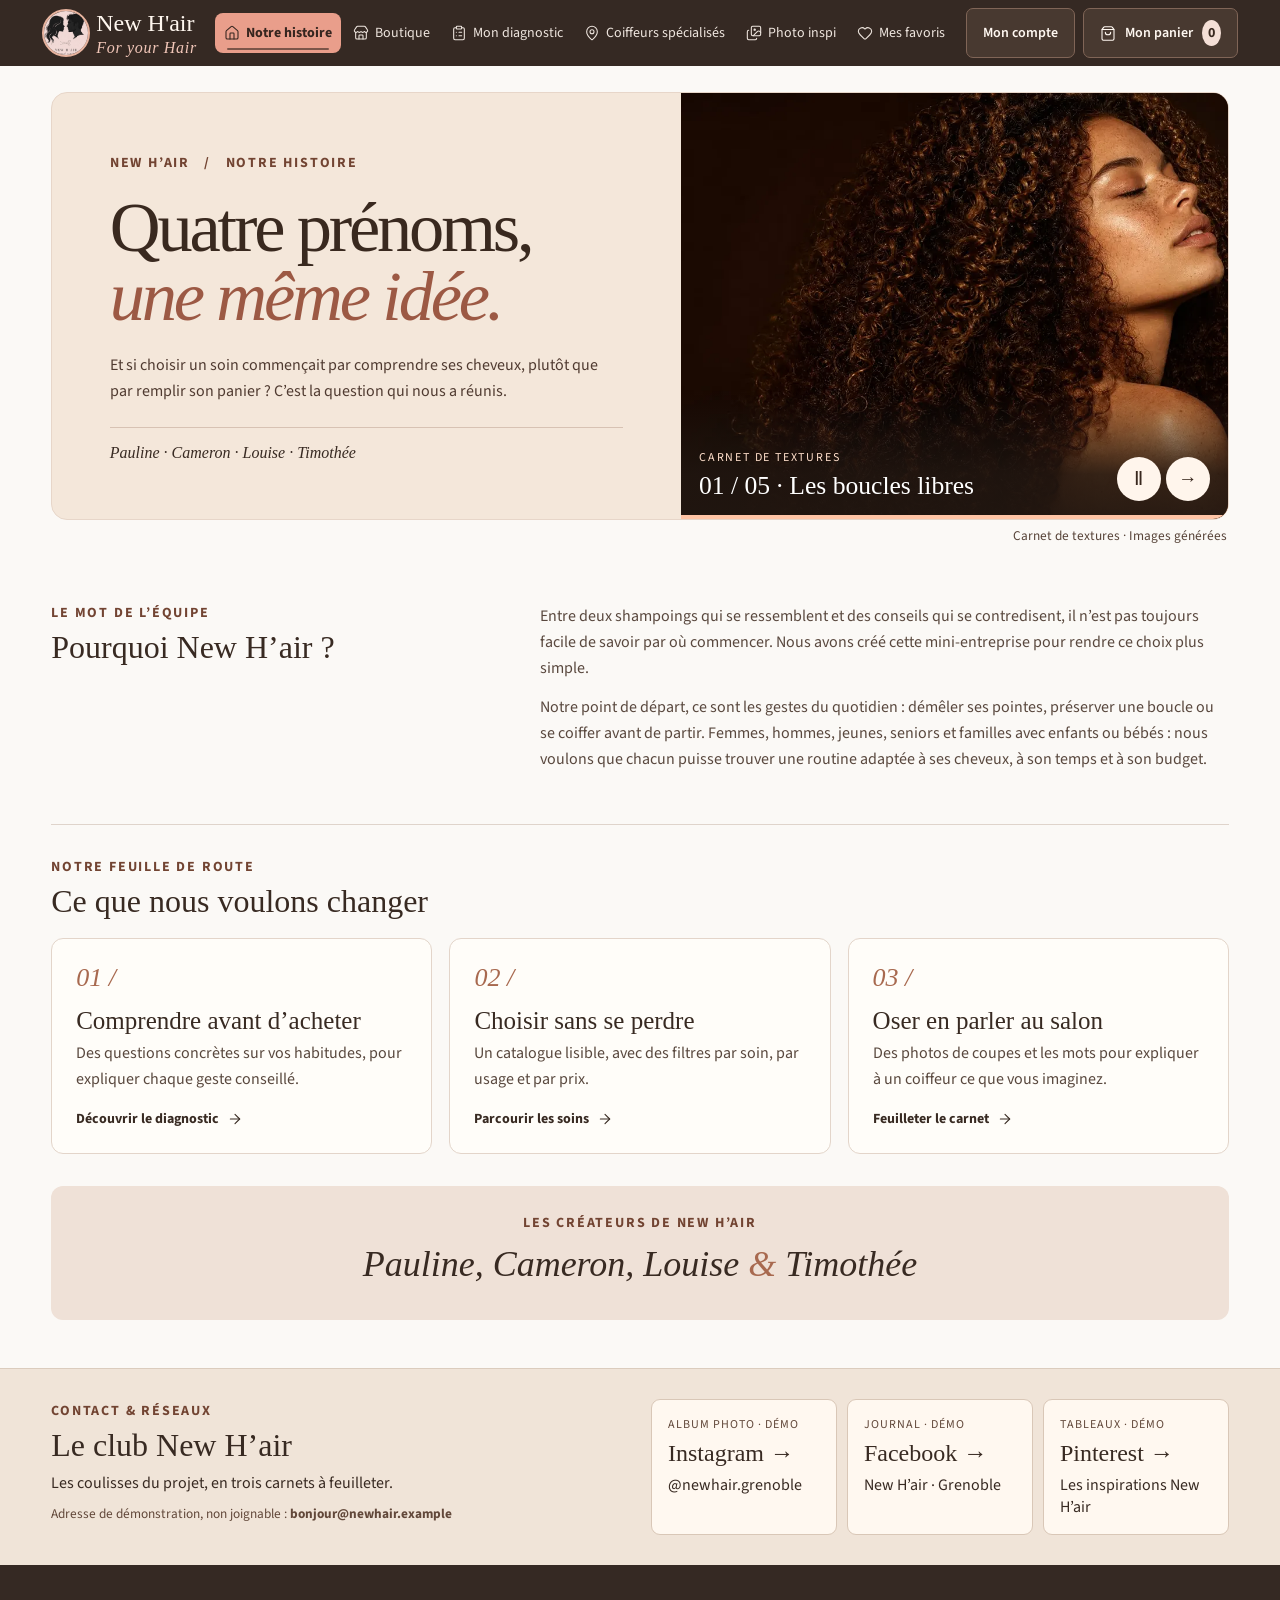
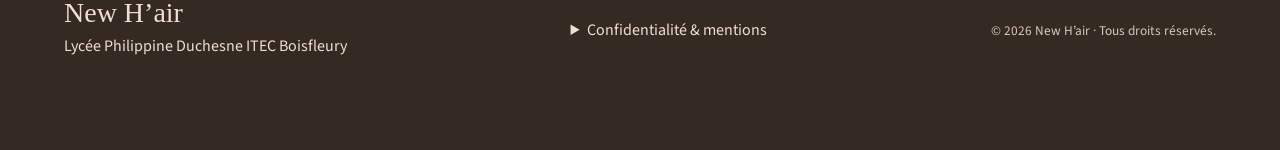
==== commit dc66d130: "Create three standalone interactive demo social profiles for New H’air Co-authored-by: arena-agent <" ====
--- a/index.html
+++ b/index.html
@@ -1 +1 @@
-<!doctype html><html lang="fr"><meta charset="utf-8"><meta name="viewport" content="width=device-width,initial-scale=1,viewport-fit=cover"><title>New H’air — Diagnostic capillaire et carnet de soins</title><meta name="description" content="Découvrez New H’air : un diagnostic adapté à chaque âge, des inspirations coiffure et une boutique de soins capillaires de démonstration."><meta property="og:title" content="New H’air · For your Hair"><meta property="og:description" content="Comprendre ses cheveux, composer sa routine et préparer son prochain rendez-vous au salon."><meta property="og:type" content="website"><meta property="og:url" content="https://timtvnr.github.io/Projet-Mini-Entreprise-ETLV/"><meta property="og:image" content="https://timtvnr.github.io/Projet-Mini-Entreprise-ETLV/assets/hero.webp"><link rel="icon" href="assets/logo.webp" type="image/webp"><link rel="stylesheet" href="style.css?v=club1"><body><noscript>Activez JavaScript pour consulter la boutique, le diagnostic et le carnet de soins New H’air.</noscript><aside><a class="brand" href="#accueil"><img src="assets/logo.webp" width="65" height="59" alt=""><div class="brand-name">New H'air<small>For your Hair</small></div></a><button id="mobileMenu" type="button" aria-expanded="false" aria-controls="nav"><i data-i="menu"></i> Menu</button><nav id="nav" aria-label="Navigation principale"></nav><div class="actions"><button class="cart" id="accountBtn" onclick="account()">Mon compte</button><button class="cart" onclick="bag()"><i data-i="shopping-bag"></i> Mon panier <b aria-live="polite" aria-atomic="true" id="count">0</b></button></div></aside><main><section id="content"></section></main><section class="community" aria-labelledby="community-title"><div><span class="eyebrow">CONTACT &amp; RÉSEAUX</span><h2 id="community-title">Le club New H’air</h2><p>Les coulisses du projet, en deux carnets à feuilleter.</p><small>Adresse de démonstration, non joignable : <strong>bonjour@newhair.example</strong></small></div><div class="community-links"><button onclick="socialProfile('instagram')"><small>ALBUM PHOTO · DÉMO</small><strong>Instagram →</strong><span>@newhair.grenoble</span></button><button onclick="socialProfile('facebook')"><small>JOURNAL · DÉMO</small><strong>Facebook →</strong><span>New H’air · Grenoble</span></button></div></section><footer class="legalfoot"><div><strong>New H’air</strong><p>Lycée Philippine Duchesne ITEC Boisfleury</p></div><details><summary>Confidentialité & mentions</summary><p>Éditeur : mini-entreprise pédagogique New H’air, projet ETLV de Pauline, Cameron, Louise et Timothée. Établissement : Lycée Philippine Duchesne ITEC Boisfleury. Contact projet : <a href="https://github.com/timtvnr/Projet-Mini-Entreprise-ETLV">dépôt public du projet</a>. Hébergement : GitHub Pages.</p><p>Les badges de popularité sont illustratifs, sans statistiques de vente. Logo fourni par l’équipe ; photographies de produits et de coiffures générées pour la démonstration. Carte : © contributeurs OpenStreetMap. La carte charge un service externe. Si vous autorisez « Me localiser », vos coordonnées sont utilisées dans son URL, sans enregistrement par le site. Les recherches de salons ouvrent Google Maps.</p><p> Boutique de démonstration, sans débit ni livraison. Le compte et la routine sont conservés dans votre navigateur.</p></details><small>© 2026 New H’air · Tous droits réservés.</small></footer><dialog id="modal" aria-labelledby="modalTitle"><button aria-label="Fermer" class="close" onclick="modal.close()">×</button><div id="inside"></div></dialog><script src="icons.js"></script><script src="app.js?v=club1"></script><script src="salons.js"></script><script src="studio.js?v=club1"></script><script src="motion.js?v=club1"></script></body></html>
+<!doctype html><html lang="fr"><meta charset="utf-8"><meta name="viewport" content="width=device-width,initial-scale=1,viewport-fit=cover"><title>New H’air — Diagnostic capillaire et carnet de soins</title><meta name="description" content="Découvrez New H’air : un diagnostic adapté à chaque âge, des inspirations coiffure et une boutique de soins capillaires de démonstration."><meta property="og:title" content="New H’air · For your Hair"><meta property="og:description" content="Comprendre ses cheveux, composer sa routine et préparer son prochain rendez-vous au salon."><meta property="og:type" content="website"><meta property="og:url" content="https://timtvnr.github.io/Projet-Mini-Entreprise-ETLV/"><meta property="og:image" content="https://timtvnr.github.io/Projet-Mini-Entreprise-ETLV/assets/hero.webp"><link rel="icon" href="assets/logo.webp" type="image/webp"><link rel="stylesheet" href="style.css?v=social2"><body><noscript>Activez JavaScript pour consulter la boutique, le diagnostic et le carnet de soins New H’air.</noscript><aside><a class="brand" href="#accueil"><img src="assets/logo.webp" width="65" height="59" alt=""><div class="brand-name">New H'air<small>For your Hair</small></div></a><button id="mobileMenu" type="button" aria-expanded="false" aria-controls="nav"><i data-i="menu"></i> Menu</button><nav id="nav" aria-label="Navigation principale"></nav><div class="actions"><button class="cart" id="accountBtn" onclick="account()">Mon compte</button><button class="cart" onclick="bag()"><i data-i="shopping-bag"></i> Mon panier <b aria-live="polite" aria-atomic="true" id="count">0</b></button></div></aside><main><section id="content"></section></main><section class="community" aria-labelledby="community-title"><div><span class="eyebrow">CONTACT &amp; RÉSEAUX</span><h2 id="community-title">Le club New H’air</h2><p>Les coulisses du projet, en trois carnets à feuilleter.</p><small>Adresse de démonstration, non joignable : <strong>bonjour@newhair.example</strong></small></div><div class="community-links"><a href="club/instagram.html"><small>ALBUM PHOTO · DÉMO</small><strong>Instagram →</strong><span>@newhair.grenoble</span></a><a href="club/facebook.html"><small>JOURNAL · DÉMO</small><strong>Facebook →</strong><span>New H’air · Grenoble</span></a><a href="club/pinterest.html"><small>TABLEAUX · DÉMO</small><strong>Pinterest →</strong><span>Les inspirations New H’air</span></a></div></section><footer class="legalfoot"><div><strong>New H’air</strong><p>Lycée Philippine Duchesne ITEC Boisfleury</p></div><details><summary>Confidentialité & mentions</summary><p>Éditeur : mini-entreprise pédagogique New H’air, projet ETLV de Pauline, Cameron, Louise et Timothée. Établissement : Lycée Philippine Duchesne ITEC Boisfleury. Contact projet : <a href="https://github.com/timtvnr/Projet-Mini-Entreprise-ETLV">dépôt public du projet</a>. Hébergement : GitHub Pages.</p><p>Les badges de popularité sont illustratifs, sans statistiques de vente. Logo fourni par l’équipe ; photographies de produits et de coiffures générées pour la démonstration. Carte : © contributeurs OpenStreetMap. La carte charge un service externe. Si vous autorisez « Me localiser », vos coordonnées sont utilisées dans son URL, sans enregistrement par le site. Les recherches de salons ouvrent Google Maps.</p><p> Boutique de démonstration, sans débit ni livraison. Le compte et la routine sont conservés dans votre navigateur.</p></details><small>© 2026 New H’air · Tous droits réservés.</small></footer><dialog id="modal" aria-labelledby="modalTitle"><button aria-label="Fermer" class="close" onclick="modal.close()">×</button><div id="inside"></div></dialog><script src="icons.js"></script><script src="app.js?v=social2"></script><script src="salons.js"></script><script src="studio.js?v=social2"></script><script src="motion.js?v=social2"></script></body></html>
--- a/style.css
+++ b/style.css
@@ -1608,3 +1608,4 @@
 .local-guide{margin:24px 0;padding:18px;background:#f5ebe1;border:1px solid #dbcabe;border-radius:12px}.local-guide h3{font:26px Georgia;margin:6px 0 14px}.local-guide article{padding:14px;background:#fffaf5;border-radius:8px;margin-bottom:10px}.local-guide article p{margin:5px 0}.local-guide small{display:block;color:#59483c}.local-guide p a{text-decoration:underline}
 .everyday{margin:20px 0;padding:20px;border:1px solid #decfbe;border-radius:14px;background:#f2e7dc;display:grid;grid-template-columns:1fr 1.6fr;align-items:center;gap:20px}.everyday h3{font:clamp(26px,3vw,40px)/1.05 Georgia;margin:10px 0}.everyday p{line-height:1.55}.everyday-photos{display:grid;grid-template-columns:repeat(3,minmax(0,1fr));gap:6px}.everyday figure{margin:0}.everyday img{width:100%;height:auto;display:block;border-radius:8px}.everyday figcaption,.audience-tag{display:block;margin-top:6px;font-size:14px;color:#604733}.audience-tag{font-weight:600}@media(max-width:760px){.everyday{grid-template-columns:1fr;padding:16px}.everyday figcaption{line-height:1.15}}
 .badge[data-kind=popular]{background:#733e30;color:white}.badge[data-kind=new]{background:#f3d4c1;color:#4a3022}.community{padding:30px max(4vw,calc((100% - 1320px)/2));display:grid;grid-template-columns:1fr 1fr;gap:22px;background:#f0e4d8;border-top:1px solid #dbccbd}.community p{margin:8px 0}.community small{color:#62483a}.community-links{display:grid;grid-template-columns:1fr 1fr;gap:10px}.community-links button{text-align:left;padding:18px;border:1px solid #d9c7b7;background:#fff8f0}.community-links button>*{display:block}.community-links strong{font:24px Georgia;margin:7px 0}.community-links small{font-size:12px;letter-spacing:1px}.social-gallery{display:grid;grid-template-columns:repeat(3,1fr);gap:8px}.social-gallery figure,.social-feed figure{margin:0 0 14px}.social-gallery img,.social-feed img{width:100%;aspect-ratio:1;object-fit:cover;border-radius:8px}.social-feed img{aspect-ratio:2.5}.social-gallery figcaption,.social-feed figcaption{font-size:14px;line-height:1.4;margin:5px 0}@media(max-width:700px){.community{grid-template-columns:1fr}.community-links button{padding:12px}.social-gallery{grid-template-columns:1fr 1fr}}
+.community-links{grid-template-columns:repeat(auto-fit,minmax(145px,1fr))}.community-links>a{padding:16px;border:1px solid #d9c7b7;border-radius:9px;background:#fff8f0}.community-links>a>*{display:block}.community-links>a:hover{border-color:#aa705a}
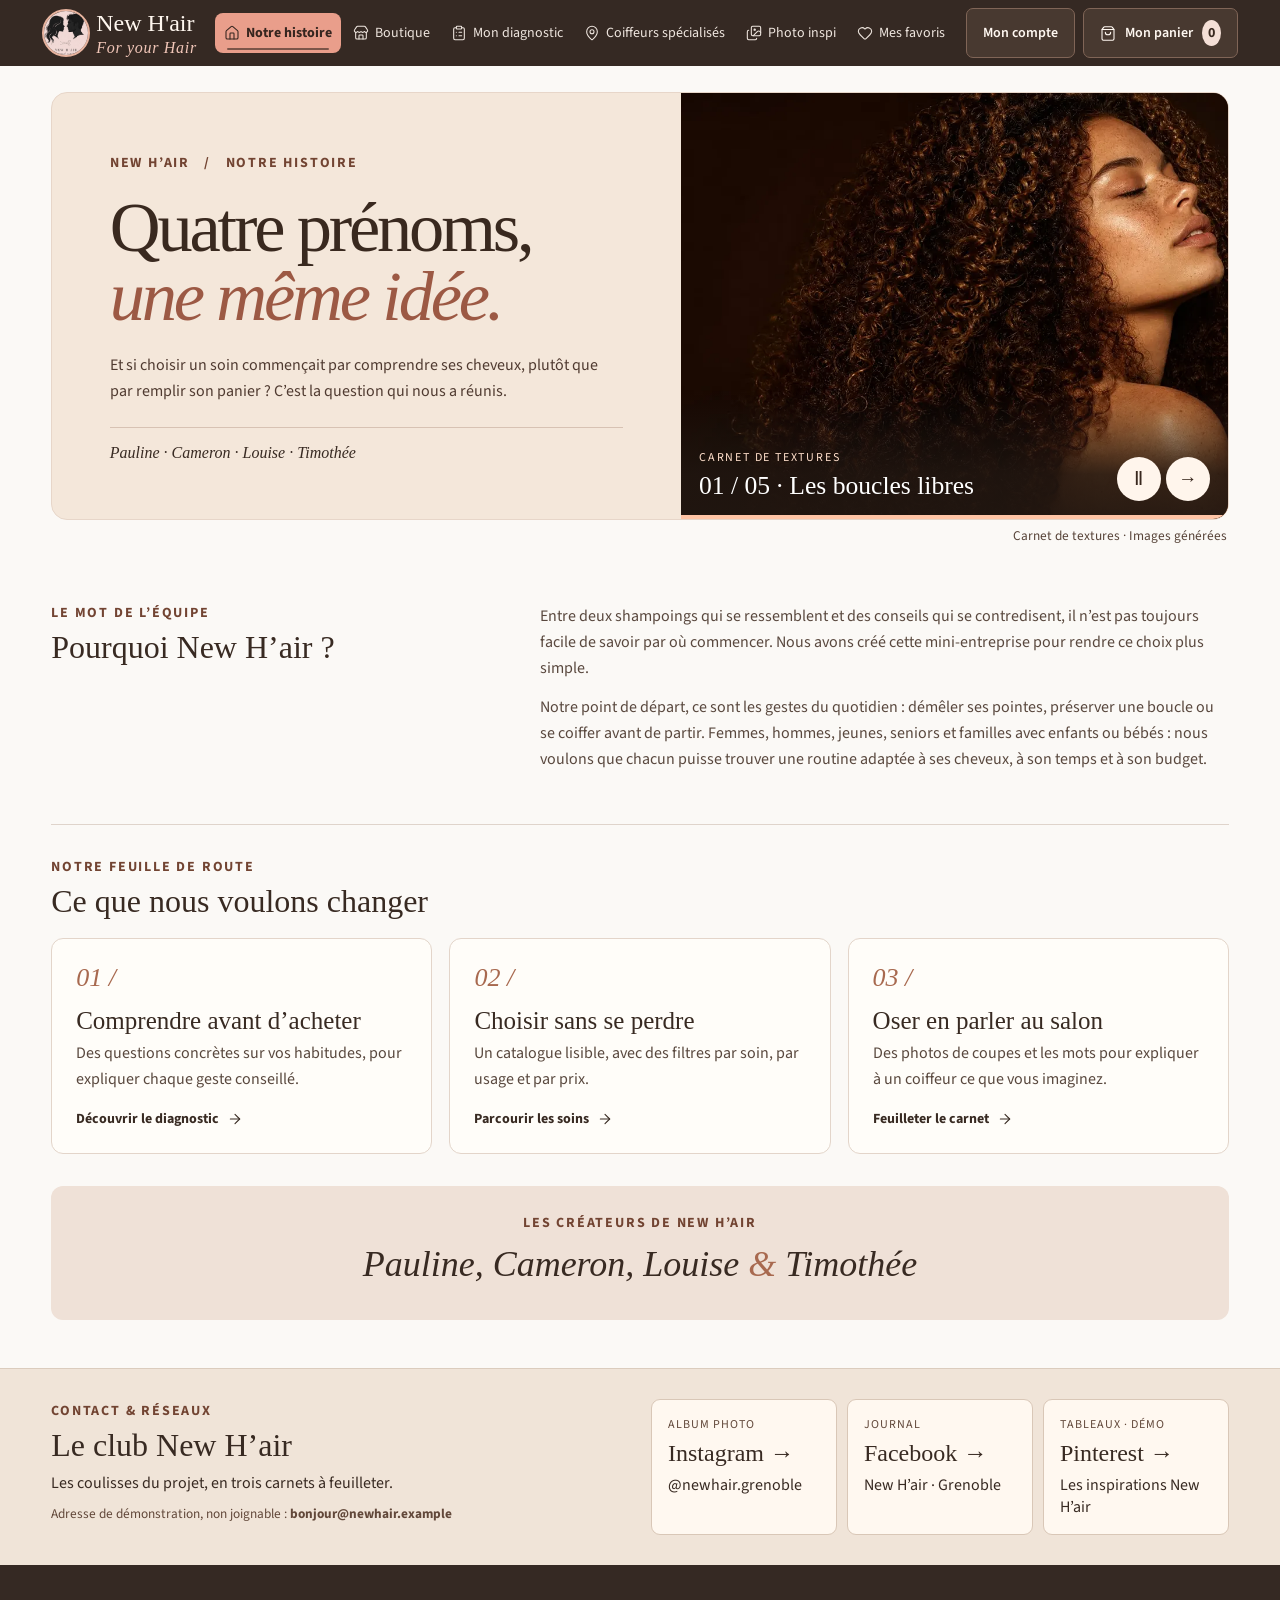
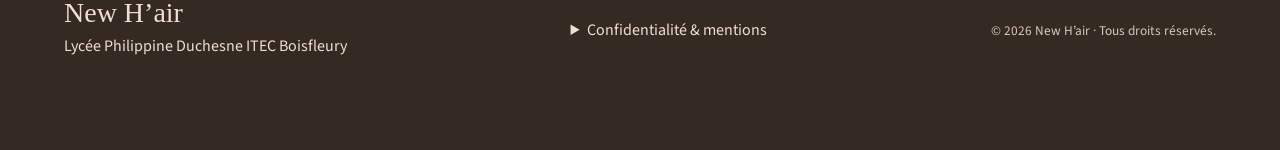
==== commit 4775d28c: "Build distinct navigable photo and timeline profiles for the New H’air club Co-authored-by: arena-ag" ====
--- a/index.html
+++ b/index.html
@@ -1 +1 @@
-<!doctype html><html lang="fr"><meta charset="utf-8"><meta name="viewport" content="width=device-width,initial-scale=1,viewport-fit=cover"><title>New H’air — Diagnostic capillaire et carnet de soins</title><meta name="description" content="Découvrez New H’air : un diagnostic adapté à chaque âge, des inspirations coiffure et une boutique de soins capillaires de démonstration."><meta property="og:title" content="New H’air · For your Hair"><meta property="og:description" content="Comprendre ses cheveux, composer sa routine et préparer son prochain rendez-vous au salon."><meta property="og:type" content="website"><meta property="og:url" content="https://timtvnr.github.io/Projet-Mini-Entreprise-ETLV/"><meta property="og:image" content="https://timtvnr.github.io/Projet-Mini-Entreprise-ETLV/assets/hero.webp"><link rel="icon" href="assets/logo.webp" type="image/webp"><link rel="stylesheet" href="style.css?v=social2"><body><noscript>Activez JavaScript pour consulter la boutique, le diagnostic et le carnet de soins New H’air.</noscript><aside><a class="brand" href="#accueil"><img src="assets/logo.webp" width="65" height="59" alt=""><div class="brand-name">New H'air<small>For your Hair</small></div></a><button id="mobileMenu" type="button" aria-expanded="false" aria-controls="nav"><i data-i="menu"></i> Menu</button><nav id="nav" aria-label="Navigation principale"></nav><div class="actions"><button class="cart" id="accountBtn" onclick="account()">Mon compte</button><button class="cart" onclick="bag()"><i data-i="shopping-bag"></i> Mon panier <b aria-live="polite" aria-atomic="true" id="count">0</b></button></div></aside><main><section id="content"></section></main><section class="community" aria-labelledby="community-title"><div><span class="eyebrow">CONTACT &amp; RÉSEAUX</span><h2 id="community-title">Le club New H’air</h2><p>Les coulisses du projet, en trois carnets à feuilleter.</p><small>Adresse de démonstration, non joignable : <strong>bonjour@newhair.example</strong></small></div><div class="community-links"><a href="club/instagram.html"><small>ALBUM PHOTO · DÉMO</small><strong>Instagram →</strong><span>@newhair.grenoble</span></a><a href="club/facebook.html"><small>JOURNAL · DÉMO</small><strong>Facebook →</strong><span>New H’air · Grenoble</span></a><a href="club/pinterest.html"><small>TABLEAUX · DÉMO</small><strong>Pinterest →</strong><span>Les inspirations New H’air</span></a></div></section><footer class="legalfoot"><div><strong>New H’air</strong><p>Lycée Philippine Duchesne ITEC Boisfleury</p></div><details><summary>Confidentialité & mentions</summary><p>Éditeur : mini-entreprise pédagogique New H’air, projet ETLV de Pauline, Cameron, Louise et Timothée. Établissement : Lycée Philippine Duchesne ITEC Boisfleury. Contact projet : <a href="https://github.com/timtvnr/Projet-Mini-Entreprise-ETLV">dépôt public du projet</a>. Hébergement : GitHub Pages.</p><p>Les badges de popularité sont illustratifs, sans statistiques de vente. Logo fourni par l’équipe ; photographies de produits et de coiffures générées pour la démonstration. Carte : © contributeurs OpenStreetMap. La carte charge un service externe. Si vous autorisez « Me localiser », vos coordonnées sont utilisées dans son URL, sans enregistrement par le site. Les recherches de salons ouvrent Google Maps.</p><p> Boutique de démonstration, sans débit ni livraison. Le compte et la routine sont conservés dans votre navigateur.</p></details><small>© 2026 New H’air · Tous droits réservés.</small></footer><dialog id="modal" aria-labelledby="modalTitle"><button aria-label="Fermer" class="close" onclick="modal.close()">×</button><div id="inside"></div></dialog><script src="icons.js"></script><script src="app.js?v=social2"></script><script src="salons.js"></script><script src="studio.js?v=social2"></script><script src="motion.js?v=social2"></script></body></html>
+<!doctype html><html lang="fr"><meta charset="utf-8"><meta name="viewport" content="width=device-width,initial-scale=1,viewport-fit=cover"><title>New H’air — Diagnostic capillaire et carnet de soins</title><meta name="description" content="Découvrez New H’air : un diagnostic adapté à chaque âge, des inspirations coiffure et une boutique de soins capillaires de démonstration."><meta property="og:title" content="New H’air · For your Hair"><meta property="og:description" content="Comprendre ses cheveux, composer sa routine et préparer son prochain rendez-vous au salon."><meta property="og:type" content="website"><meta property="og:url" content="https://timtvnr.github.io/Projet-Mini-Entreprise-ETLV/"><meta property="og:image" content="https://timtvnr.github.io/Projet-Mini-Entreprise-ETLV/assets/hero.webp"><link rel="icon" href="assets/logo.webp" type="image/webp"><link rel="stylesheet" href="style.css?v=social2"><body><noscript>Activez JavaScript pour consulter la boutique, le diagnostic et le carnet de soins New H’air.</noscript><aside><a class="brand" href="#accueil"><img src="assets/logo.webp" width="65" height="59" alt=""><div class="brand-name">New H'air<small>For your Hair</small></div></a><button id="mobileMenu" type="button" aria-expanded="false" aria-controls="nav"><i data-i="menu"></i> Menu</button><nav id="nav" aria-label="Navigation principale"></nav><div class="actions"><button class="cart" id="accountBtn" onclick="account()">Mon compte</button><button class="cart" onclick="bag()"><i data-i="shopping-bag"></i> Mon panier <b aria-live="polite" aria-atomic="true" id="count">0</b></button></div></aside><main><section id="content"></section></main><section class="community" aria-labelledby="community-title"><div><span class="eyebrow">CONTACT &amp; RÉSEAUX</span><h2 id="community-title">Le club New H’air</h2><p>Les coulisses du projet, en trois carnets à feuilleter.</p><small>Adresse de démonstration, non joignable : <strong>bonjour@newhair.example</strong></small></div><div class="community-links"><a href="club/instagram.html"><small>ALBUM PHOTO</small><strong>Instagram →</strong><span>@newhair.grenoble</span></a><a href="club/facebook.html"><small>JOURNAL</small><strong>Facebook →</strong><span>New H’air · Grenoble</span></a><a href="club/pinterest.html"><small>TABLEAUX · DÉMO</small><strong>Pinterest →</strong><span>Les inspirations New H’air</span></a></div></section><footer class="legalfoot"><div><strong>New H’air</strong><p>Lycée Philippine Duchesne ITEC Boisfleury</p></div><details><summary>Confidentialité & mentions</summary><p>Éditeur : mini-entreprise pédagogique New H’air, projet ETLV de Pauline, Cameron, Louise et Timothée. Établissement : Lycée Philippine Duchesne ITEC Boisfleury. Contact projet : <a href="https://github.com/timtvnr/Projet-Mini-Entreprise-ETLV">dépôt public du projet</a>. Hébergement : GitHub Pages.</p><p>Les badges de popularité sont illustratifs, sans statistiques de vente. Logo fourni par l’équipe ; photographies de produits et de coiffures générées pour la démonstration. Carte : © contributeurs OpenStreetMap. La carte charge un service externe. Si vous autorisez « Me localiser », vos coordonnées sont utilisées dans son URL, sans enregistrement par le site. Les recherches de salons ouvrent Google Maps.</p><p> Boutique de démonstration, sans débit ni livraison. Le compte et la routine sont conservés dans votre navigateur.</p></details><small>© 2026 New H’air · Tous droits réservés.</small></footer><dialog id="modal" aria-labelledby="modalTitle"><button aria-label="Fermer" class="close" onclick="modal.close()">×</button><div id="inside"></div></dialog><script src="icons.js"></script><script src="app.js?v=social2"></script><script src="salons.js"></script><script src="studio.js?v=social2"></script><script src="motion.js?v=social2"></script></body></html>
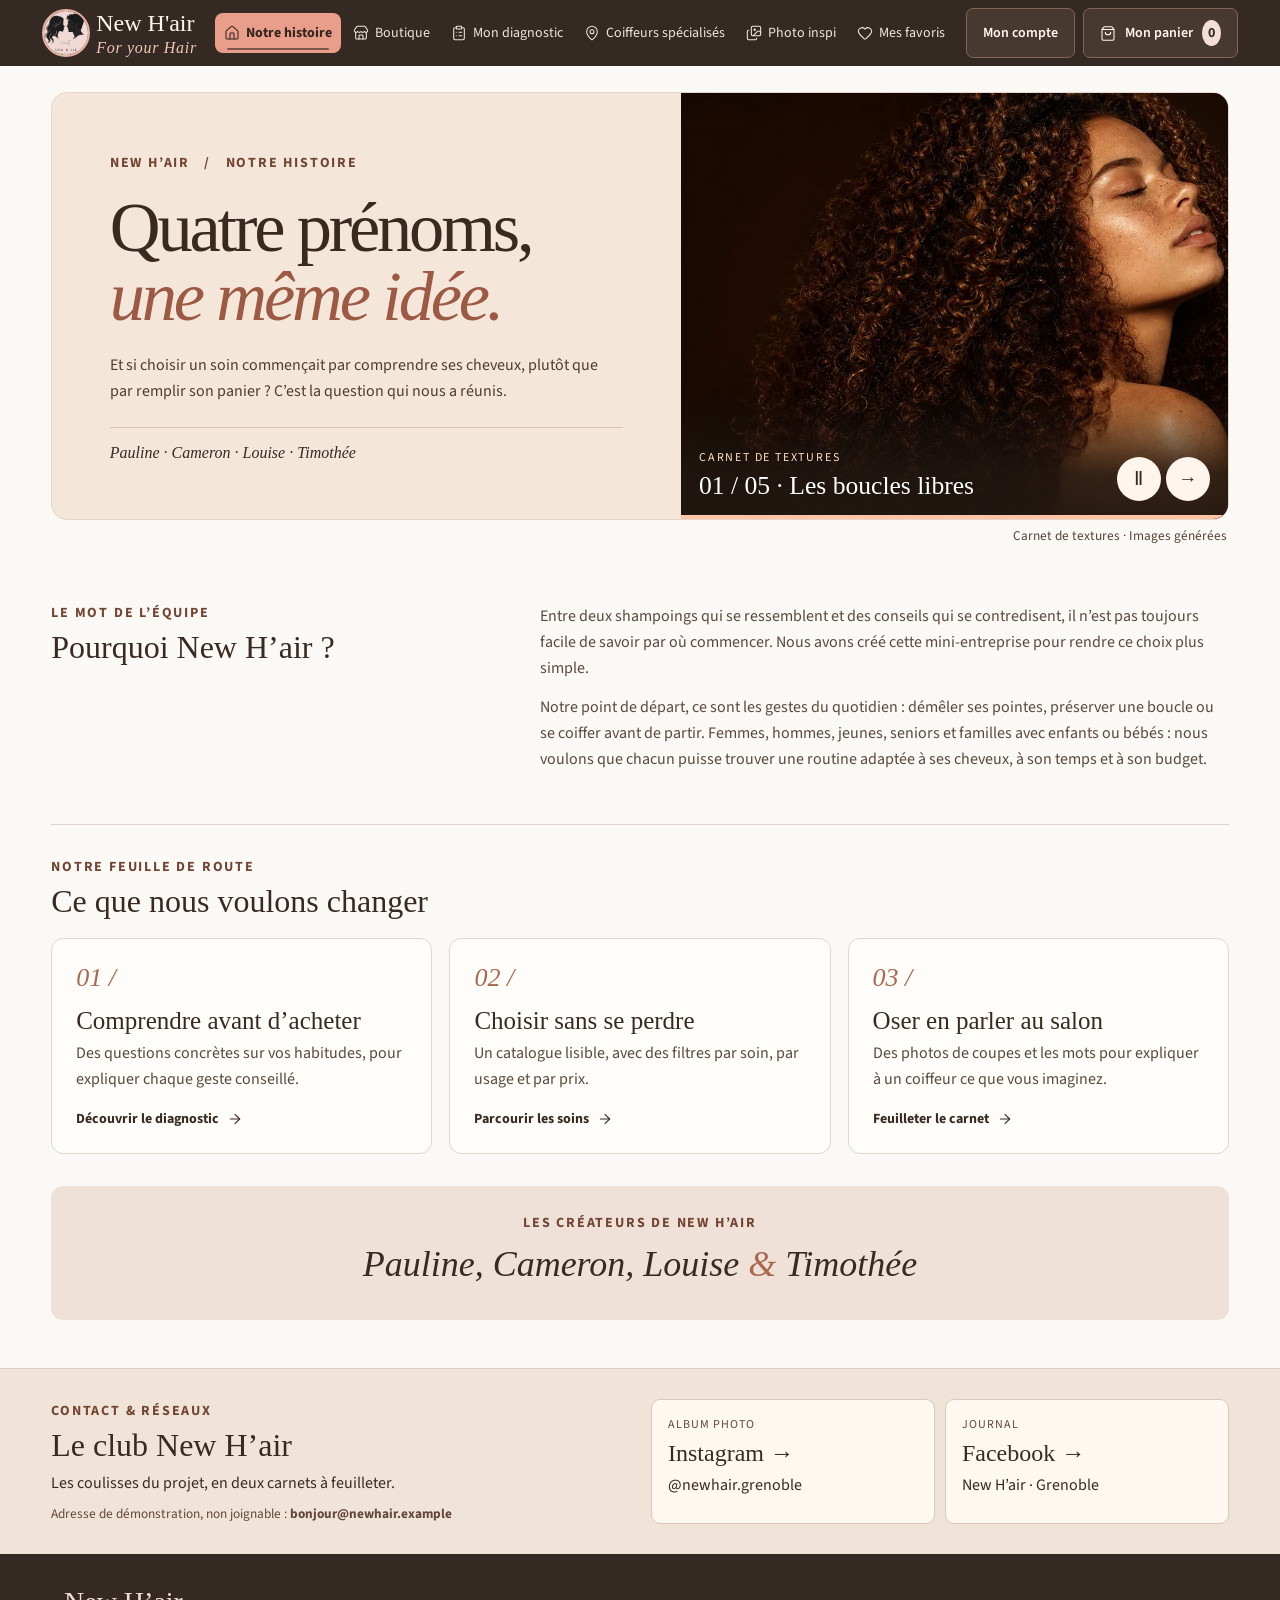
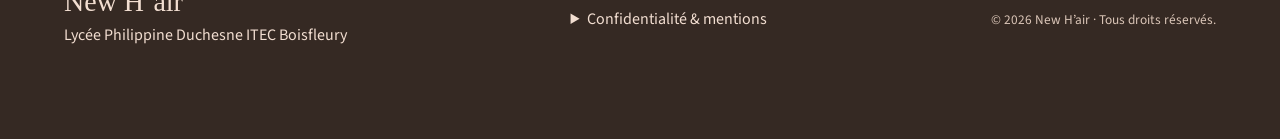
==== commit 39d2cb8f: "Design wide desktop social profiles, rebuild the Facebook journal and retire Pinterest Co-authored-b" ====
--- a/index.html
+++ b/index.html
@@ -1 +1 @@
-<!doctype html><html lang="fr"><meta charset="utf-8"><meta name="viewport" content="width=device-width,initial-scale=1,viewport-fit=cover"><title>New H’air — Diagnostic capillaire et carnet de soins</title><meta name="description" content="Découvrez New H’air : un diagnostic adapté à chaque âge, des inspirations coiffure et une boutique de soins capillaires de démonstration."><meta property="og:title" content="New H’air · For your Hair"><meta property="og:description" content="Comprendre ses cheveux, composer sa routine et préparer son prochain rendez-vous au salon."><meta property="og:type" content="website"><meta property="og:url" content="https://timtvnr.github.io/Projet-Mini-Entreprise-ETLV/"><meta property="og:image" content="https://timtvnr.github.io/Projet-Mini-Entreprise-ETLV/assets/hero.webp"><link rel="icon" href="assets/logo.webp" type="image/webp"><link rel="stylesheet" href="style.css?v=social2"><body><noscript>Activez JavaScript pour consulter la boutique, le diagnostic et le carnet de soins New H’air.</noscript><aside><a class="brand" href="#accueil"><img src="assets/logo.webp" width="65" height="59" alt=""><div class="brand-name">New H'air<small>For your Hair</small></div></a><button id="mobileMenu" type="button" aria-expanded="false" aria-controls="nav"><i data-i="menu"></i> Menu</button><nav id="nav" aria-label="Navigation principale"></nav><div class="actions"><button class="cart" id="accountBtn" onclick="account()">Mon compte</button><button class="cart" onclick="bag()"><i data-i="shopping-bag"></i> Mon panier <b aria-live="polite" aria-atomic="true" id="count">0</b></button></div></aside><main><section id="content"></section></main><section class="community" aria-labelledby="community-title"><div><span class="eyebrow">CONTACT &amp; RÉSEAUX</span><h2 id="community-title">Le club New H’air</h2><p>Les coulisses du projet, en trois carnets à feuilleter.</p><small>Adresse de démonstration, non joignable : <strong>bonjour@newhair.example</strong></small></div><div class="community-links"><a href="club/instagram.html"><small>ALBUM PHOTO</small><strong>Instagram →</strong><span>@newhair.grenoble</span></a><a href="club/facebook.html"><small>JOURNAL</small><strong>Facebook →</strong><span>New H’air · Grenoble</span></a><a href="club/pinterest.html"><small>TABLEAUX · DÉMO</small><strong>Pinterest →</strong><span>Les inspirations New H’air</span></a></div></section><footer class="legalfoot"><div><strong>New H’air</strong><p>Lycée Philippine Duchesne ITEC Boisfleury</p></div><details><summary>Confidentialité & mentions</summary><p>Éditeur : mini-entreprise pédagogique New H’air, projet ETLV de Pauline, Cameron, Louise et Timothée. Établissement : Lycée Philippine Duchesne ITEC Boisfleury. Contact projet : <a href="https://github.com/timtvnr/Projet-Mini-Entreprise-ETLV">dépôt public du projet</a>. Hébergement : GitHub Pages.</p><p>Les badges de popularité sont illustratifs, sans statistiques de vente. Logo fourni par l’équipe ; photographies de produits et de coiffures générées pour la démonstration. Carte : © contributeurs OpenStreetMap. La carte charge un service externe. Si vous autorisez « Me localiser », vos coordonnées sont utilisées dans son URL, sans enregistrement par le site. Les recherches de salons ouvrent Google Maps.</p><p> Boutique de démonstration, sans débit ni livraison. Le compte et la routine sont conservés dans votre navigateur.</p></details><small>© 2026 New H’air · Tous droits réservés.</small></footer><dialog id="modal" aria-labelledby="modalTitle"><button aria-label="Fermer" class="close" onclick="modal.close()">×</button><div id="inside"></div></dialog><script src="icons.js"></script><script src="app.js?v=social2"></script><script src="salons.js"></script><script src="studio.js?v=social2"></script><script src="motion.js?v=social2"></script></body></html>
+<!doctype html><html lang="fr"><meta charset="utf-8"><meta name="viewport" content="width=device-width,initial-scale=1,viewport-fit=cover"><title>New H’air — Diagnostic capillaire et carnet de soins</title><meta name="description" content="Découvrez New H’air : un diagnostic adapté à chaque âge, des inspirations coiffure et une boutique de soins capillaires de démonstration."><meta property="og:title" content="New H’air · For your Hair"><meta property="og:description" content="Comprendre ses cheveux, composer sa routine et préparer son prochain rendez-vous au salon."><meta property="og:type" content="website"><meta property="og:url" content="https://timtvnr.github.io/Projet-Mini-Entreprise-ETLV/"><meta property="og:image" content="https://timtvnr.github.io/Projet-Mini-Entreprise-ETLV/assets/hero.webp"><link rel="icon" href="assets/logo.webp" type="image/webp"><link rel="stylesheet" href="style.css?v=social2"><body><noscript>Activez JavaScript pour consulter la boutique, le diagnostic et le carnet de soins New H’air.</noscript><aside><a class="brand" href="#accueil"><img src="assets/logo.webp" width="65" height="59" alt=""><div class="brand-name">New H'air<small>For your Hair</small></div></a><button id="mobileMenu" type="button" aria-expanded="false" aria-controls="nav"><i data-i="menu"></i> Menu</button><nav id="nav" aria-label="Navigation principale"></nav><div class="actions"><button class="cart" id="accountBtn" onclick="account()">Mon compte</button><button class="cart" onclick="bag()"><i data-i="shopping-bag"></i> Mon panier <b aria-live="polite" aria-atomic="true" id="count">0</b></button></div></aside><main><section id="content"></section></main><section class="community" aria-labelledby="community-title"><div><span class="eyebrow">CONTACT &amp; RÉSEAUX</span><h2 id="community-title">Le club New H’air</h2><p>Les coulisses du projet, en deux carnets à feuilleter.</p><small>Adresse de démonstration, non joignable : <strong>bonjour@newhair.example</strong></small></div><div class="community-links"><a href="club/instagram.html"><small>ALBUM PHOTO</small><strong>Instagram →</strong><span>@newhair.grenoble</span></a><a href="club/facebook.html"><small>JOURNAL</small><strong>Facebook →</strong><span>New H’air · Grenoble</span></a></div></section><footer class="legalfoot"><div><strong>New H’air</strong><p>Lycée Philippine Duchesne ITEC Boisfleury</p></div><details><summary>Confidentialité & mentions</summary><p>Éditeur : mini-entreprise pédagogique New H’air, projet ETLV de Pauline, Cameron, Louise et Timothée. Établissement : Lycée Philippine Duchesne ITEC Boisfleury. Contact projet : <a href="https://github.com/timtvnr/Projet-Mini-Entreprise-ETLV">dépôt public du projet</a>. Hébergement : GitHub Pages.</p><p>Les badges de popularité sont illustratifs, sans statistiques de vente. Logo fourni par l’équipe ; photographies de produits et de coiffures générées pour la démonstration. Carte : © contributeurs OpenStreetMap. La carte charge un service externe. Si vous autorisez « Me localiser », vos coordonnées sont utilisées dans son URL, sans enregistrement par le site. Les recherches de salons ouvrent Google Maps.</p><p> Boutique de démonstration, sans débit ni livraison. Le compte et la routine sont conservés dans votre navigateur.</p></details><small>© 2026 New H’air · Tous droits réservés.</small></footer><dialog id="modal" aria-labelledby="modalTitle"><button aria-label="Fermer" class="close" onclick="modal.close()">×</button><div id="inside"></div></dialog><script src="icons.js"></script><script src="app.js?v=social2"></script><script src="salons.js"></script><script src="studio.js?v=social2"></script><script src="motion.js?v=social2"></script></body></html>
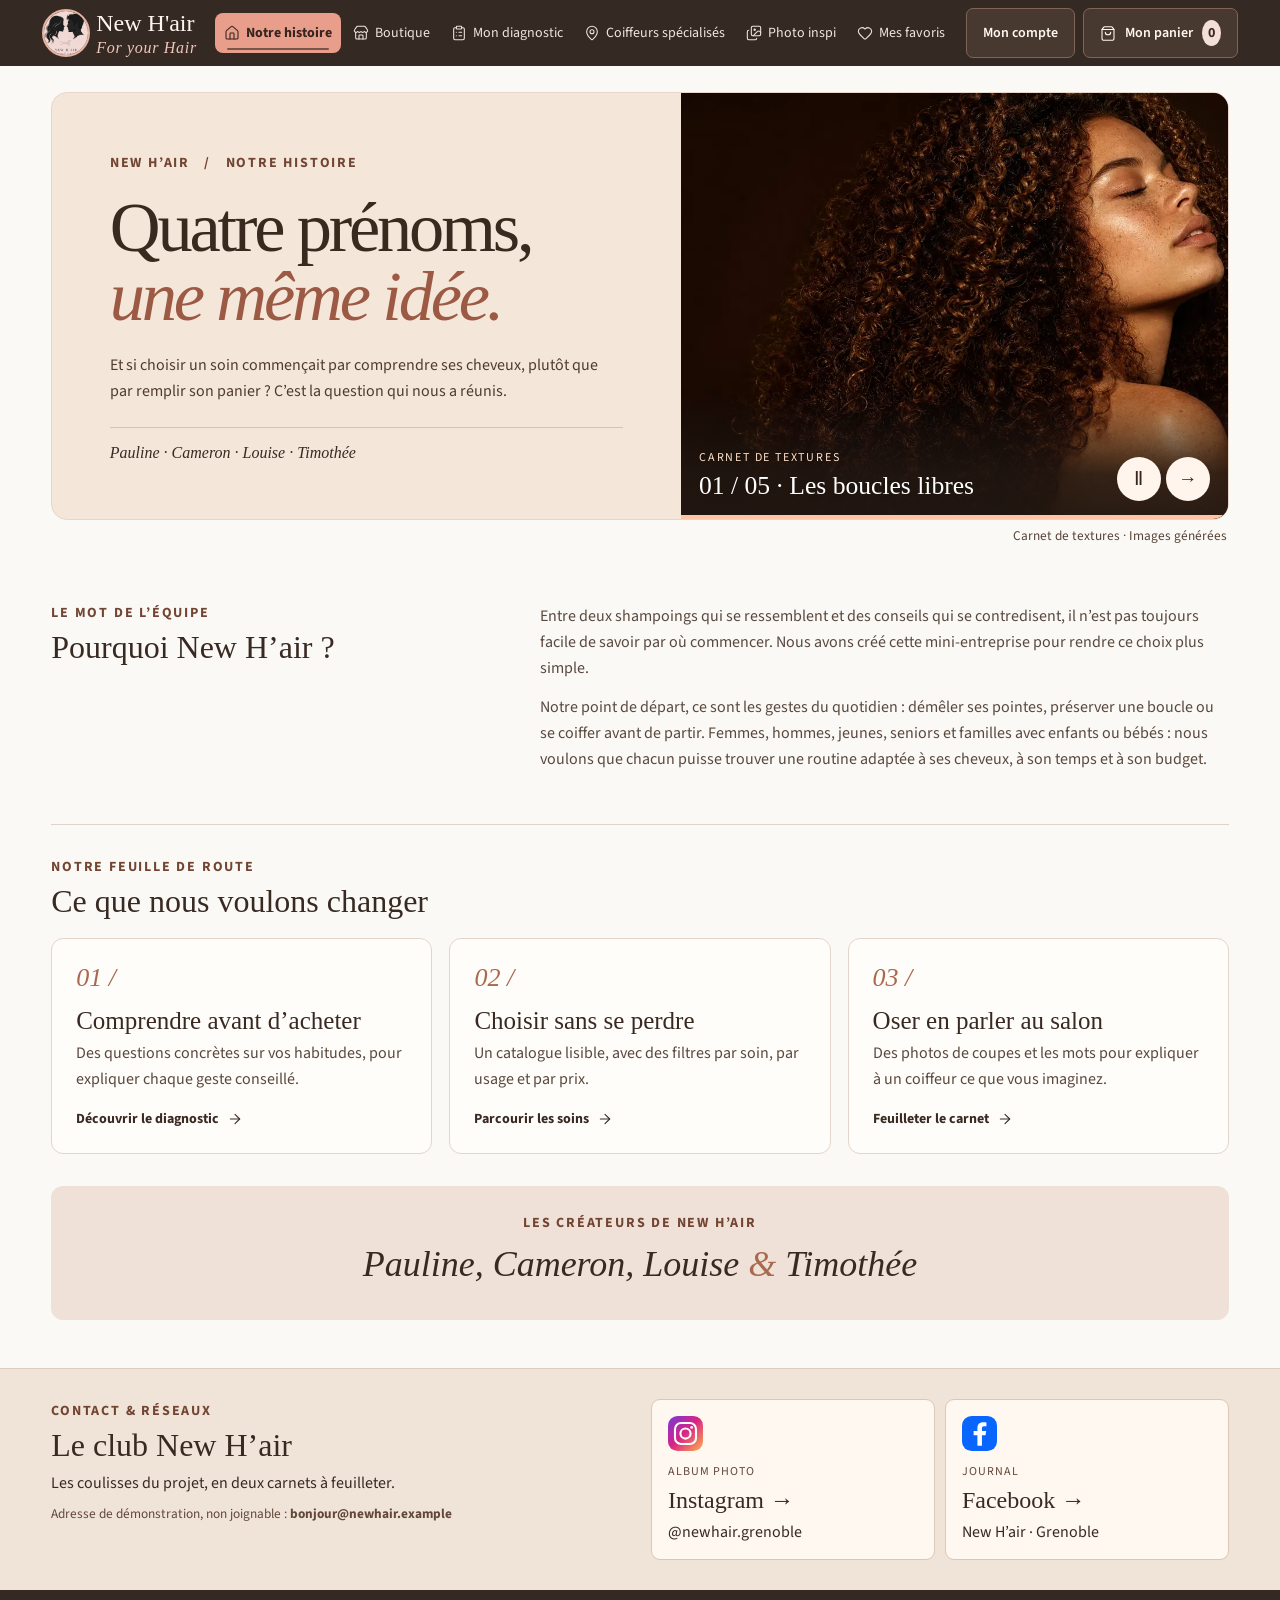
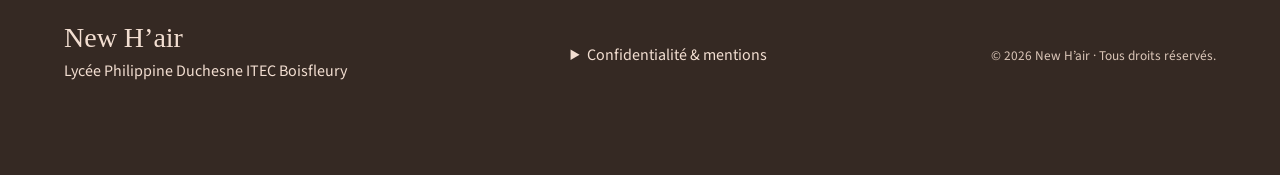
==== commit 06134840: "Brand the club links and build animated Instagram story highlights and conversations Co-authored-by:" ====
--- a/index.html
+++ b/index.html
@@ -1 +1 @@
-<!doctype html><html lang="fr"><meta charset="utf-8"><meta name="viewport" content="width=device-width,initial-scale=1,viewport-fit=cover"><title>New H’air — Diagnostic capillaire et carnet de soins</title><meta name="description" content="Découvrez New H’air : un diagnostic adapté à chaque âge, des inspirations coiffure et une boutique de soins capillaires de démonstration."><meta property="og:title" content="New H’air · For your Hair"><meta property="og:description" content="Comprendre ses cheveux, composer sa routine et préparer son prochain rendez-vous au salon."><meta property="og:type" content="website"><meta property="og:url" content="https://timtvnr.github.io/Projet-Mini-Entreprise-ETLV/"><meta property="og:image" content="https://timtvnr.github.io/Projet-Mini-Entreprise-ETLV/assets/hero.webp"><link rel="icon" href="assets/logo.webp" type="image/webp"><link rel="stylesheet" href="style.css?v=social2"><body><noscript>Activez JavaScript pour consulter la boutique, le diagnostic et le carnet de soins New H’air.</noscript><aside><a class="brand" href="#accueil"><img src="assets/logo.webp" width="65" height="59" alt=""><div class="brand-name">New H'air<small>For your Hair</small></div></a><button id="mobileMenu" type="button" aria-expanded="false" aria-controls="nav"><i data-i="menu"></i> Menu</button><nav id="nav" aria-label="Navigation principale"></nav><div class="actions"><button class="cart" id="accountBtn" onclick="account()">Mon compte</button><button class="cart" onclick="bag()"><i data-i="shopping-bag"></i> Mon panier <b aria-live="polite" aria-atomic="true" id="count">0</b></button></div></aside><main><section id="content"></section></main><section class="community" aria-labelledby="community-title"><div><span class="eyebrow">CONTACT &amp; RÉSEAUX</span><h2 id="community-title">Le club New H’air</h2><p>Les coulisses du projet, en deux carnets à feuilleter.</p><small>Adresse de démonstration, non joignable : <strong>bonjour@newhair.example</strong></small></div><div class="community-links"><a href="club/instagram.html"><small>ALBUM PHOTO</small><strong>Instagram →</strong><span>@newhair.grenoble</span></a><a href="club/facebook.html"><small>JOURNAL</small><strong>Facebook →</strong><span>New H’air · Grenoble</span></a></div></section><footer class="legalfoot"><div><strong>New H’air</strong><p>Lycée Philippine Duchesne ITEC Boisfleury</p></div><details><summary>Confidentialité & mentions</summary><p>Éditeur : mini-entreprise pédagogique New H’air, projet ETLV de Pauline, Cameron, Louise et Timothée. Établissement : Lycée Philippine Duchesne ITEC Boisfleury. Contact projet : <a href="https://github.com/timtvnr/Projet-Mini-Entreprise-ETLV">dépôt public du projet</a>. Hébergement : GitHub Pages.</p><p>Les badges de popularité sont illustratifs, sans statistiques de vente. Logo fourni par l’équipe ; photographies de produits et de coiffures générées pour la démonstration. Carte : © contributeurs OpenStreetMap. La carte charge un service externe. Si vous autorisez « Me localiser », vos coordonnées sont utilisées dans son URL, sans enregistrement par le site. Les recherches de salons ouvrent Google Maps.</p><p> Boutique de démonstration, sans débit ni livraison. Le compte et la routine sont conservés dans votre navigateur.</p></details><small>© 2026 New H’air · Tous droits réservés.</small></footer><dialog id="modal" aria-labelledby="modalTitle"><button aria-label="Fermer" class="close" onclick="modal.close()">×</button><div id="inside"></div></dialog><script src="icons.js"></script><script src="app.js?v=social2"></script><script src="salons.js"></script><script src="studio.js?v=social2"></script><script src="motion.js?v=social2"></script></body></html>
+<!doctype html><html lang="fr"><meta charset="utf-8"><meta name="viewport" content="width=device-width,initial-scale=1,viewport-fit=cover"><title>New H’air — Diagnostic capillaire et carnet de soins</title><meta name="description" content="Découvrez New H’air : un diagnostic adapté à chaque âge, des inspirations coiffure et une boutique de soins capillaires de démonstration."><meta property="og:title" content="New H’air · For your Hair"><meta property="og:description" content="Comprendre ses cheveux, composer sa routine et préparer son prochain rendez-vous au salon."><meta property="og:type" content="website"><meta property="og:url" content="https://timtvnr.github.io/Projet-Mini-Entreprise-ETLV/"><meta property="og:image" content="https://timtvnr.github.io/Projet-Mini-Entreprise-ETLV/assets/hero.webp"><link rel="icon" href="assets/logo.webp" type="image/webp"><link rel="stylesheet" href="style.css?v=social2"><body><noscript>Activez JavaScript pour consulter la boutique, le diagnostic et le carnet de soins New H’air.</noscript><aside><a class="brand" href="#accueil"><img src="assets/logo.webp" width="65" height="59" alt=""><div class="brand-name">New H'air<small>For your Hair</small></div></a><button id="mobileMenu" type="button" aria-expanded="false" aria-controls="nav"><i data-i="menu"></i> Menu</button><nav id="nav" aria-label="Navigation principale"></nav><div class="actions"><button class="cart" id="accountBtn" onclick="account()">Mon compte</button><button class="cart" onclick="bag()"><i data-i="shopping-bag"></i> Mon panier <b aria-live="polite" aria-atomic="true" id="count">0</b></button></div></aside><main><section id="content"></section></main><section class="community" aria-labelledby="community-title"><div><span class="eyebrow">CONTACT &amp; RÉSEAUX</span><h2 id="community-title">Le club New H’air</h2><p>Les coulisses du projet, en deux carnets à feuilleter.</p><small>Adresse de démonstration, non joignable : <strong>bonjour@newhair.example</strong></small></div><div class="community-links"><a href="club/instagram.html"><svg class="network-logo" aria-hidden="true" viewBox="0 0 40 40"><defs><linearGradient id="insta-brand" x2="1" y2="1" gradientUnits="objectBoundingBox"><stop stop-color="#743adc"/><stop offset=".48" stop-color="#da2384"/><stop offset="1" stop-color="#ffb149"/></linearGradient></defs><rect width="40" height="40" rx="11" fill="url(#insta-brand)"/><g fill="none" stroke="white" stroke-width="2.4"><rect x="8" y="8" width="24" height="24" rx="7"/><circle cx="20" cy="20" r="5.8"/></g><circle cx="27" cy="13" r="1.6" fill="white"/></svg><small>ALBUM PHOTO</small><strong>Instagram →</strong><span>@newhair.grenoble</span></a><a href="club/facebook.html"><svg class="network-logo" aria-hidden="true" viewBox="0 0 40 40"><rect width="40" height="40" rx="11" fill="#0866ff"/><path fill="white" d="M22.8 34V21.9h4.1l.7-4.8h-4.8v-3c0-1.4.4-2.4 2.5-2.4h2.6V7.4c-.5-.1-2-.3-3.8-.3-3.9 0-6.5 2.4-6.5 6.7v3.3h-4.3v4.8h4.3V34z"/></svg><small>JOURNAL</small><strong>Facebook →</strong><span>New H’air · Grenoble</span></a></div></section><footer class="legalfoot"><div><strong>New H’air</strong><p>Lycée Philippine Duchesne ITEC Boisfleury</p></div><details><summary>Confidentialité & mentions</summary><p>Éditeur : mini-entreprise pédagogique New H’air, projet ETLV de Pauline, Cameron, Louise et Timothée. Établissement : Lycée Philippine Duchesne ITEC Boisfleury. Contact projet : <a href="https://github.com/timtvnr/Projet-Mini-Entreprise-ETLV">dépôt public du projet</a>. Hébergement : GitHub Pages.</p><p>Les badges de popularité sont illustratifs, sans statistiques de vente. Logo fourni par l’équipe ; photographies de produits et de coiffures générées pour la démonstration. Carte : © contributeurs OpenStreetMap. La carte charge un service externe. Si vous autorisez « Me localiser », vos coordonnées sont utilisées dans son URL, sans enregistrement par le site. Les recherches de salons ouvrent Google Maps.</p><p> Boutique de démonstration, sans débit ni livraison. Le compte et la routine sont conservés dans votre navigateur.</p></details><small>© 2026 New H’air · Tous droits réservés.</small></footer><dialog id="modal" aria-labelledby="modalTitle"><button aria-label="Fermer" class="close" onclick="modal.close()">×</button><div id="inside"></div></dialog><script src="icons.js"></script><script src="app.js?v=social2"></script><script src="salons.js"></script><script src="studio.js?v=social2"></script><script src="motion.js?v=social2"></script></body></html>
--- a/style.css
+++ b/style.css
@@ -1609,3 +1609,4 @@
 .everyday{margin:20px 0;padding:20px;border:1px solid #decfbe;border-radius:14px;background:#f2e7dc;display:grid;grid-template-columns:1fr 1.6fr;align-items:center;gap:20px}.everyday h3{font:clamp(26px,3vw,40px)/1.05 Georgia;margin:10px 0}.everyday p{line-height:1.55}.everyday-photos{display:grid;grid-template-columns:repeat(3,minmax(0,1fr));gap:6px}.everyday figure{margin:0}.everyday img{width:100%;height:auto;display:block;border-radius:8px}.everyday figcaption,.audience-tag{display:block;margin-top:6px;font-size:14px;color:#604733}.audience-tag{font-weight:600}@media(max-width:760px){.everyday{grid-template-columns:1fr;padding:16px}.everyday figcaption{line-height:1.15}}
 .badge[data-kind=popular]{background:#733e30;color:white}.badge[data-kind=new]{background:#f3d4c1;color:#4a3022}.community{padding:30px max(4vw,calc((100% - 1320px)/2));display:grid;grid-template-columns:1fr 1fr;gap:22px;background:#f0e4d8;border-top:1px solid #dbccbd}.community p{margin:8px 0}.community small{color:#62483a}.community-links{display:grid;grid-template-columns:1fr 1fr;gap:10px}.community-links button{text-align:left;padding:18px;border:1px solid #d9c7b7;background:#fff8f0}.community-links button>*{display:block}.community-links strong{font:24px Georgia;margin:7px 0}.community-links small{font-size:12px;letter-spacing:1px}.social-gallery{display:grid;grid-template-columns:repeat(3,1fr);gap:8px}.social-gallery figure,.social-feed figure{margin:0 0 14px}.social-gallery img,.social-feed img{width:100%;aspect-ratio:1;object-fit:cover;border-radius:8px}.social-feed img{aspect-ratio:2.5}.social-gallery figcaption,.social-feed figcaption{font-size:14px;line-height:1.4;margin:5px 0}@media(max-width:700px){.community{grid-template-columns:1fr}.community-links button{padding:12px}.social-gallery{grid-template-columns:1fr 1fr}}
 .community-links{grid-template-columns:repeat(auto-fit,minmax(145px,1fr))}.community-links>a{padding:16px;border:1px solid #d9c7b7;border-radius:9px;background:#fff8f0}.community-links>a>*{display:block}.community-links>a:hover{border-color:#aa705a}
+.community-links .network-logo{width:35px;height:35px;display:block;margin-bottom:12px}
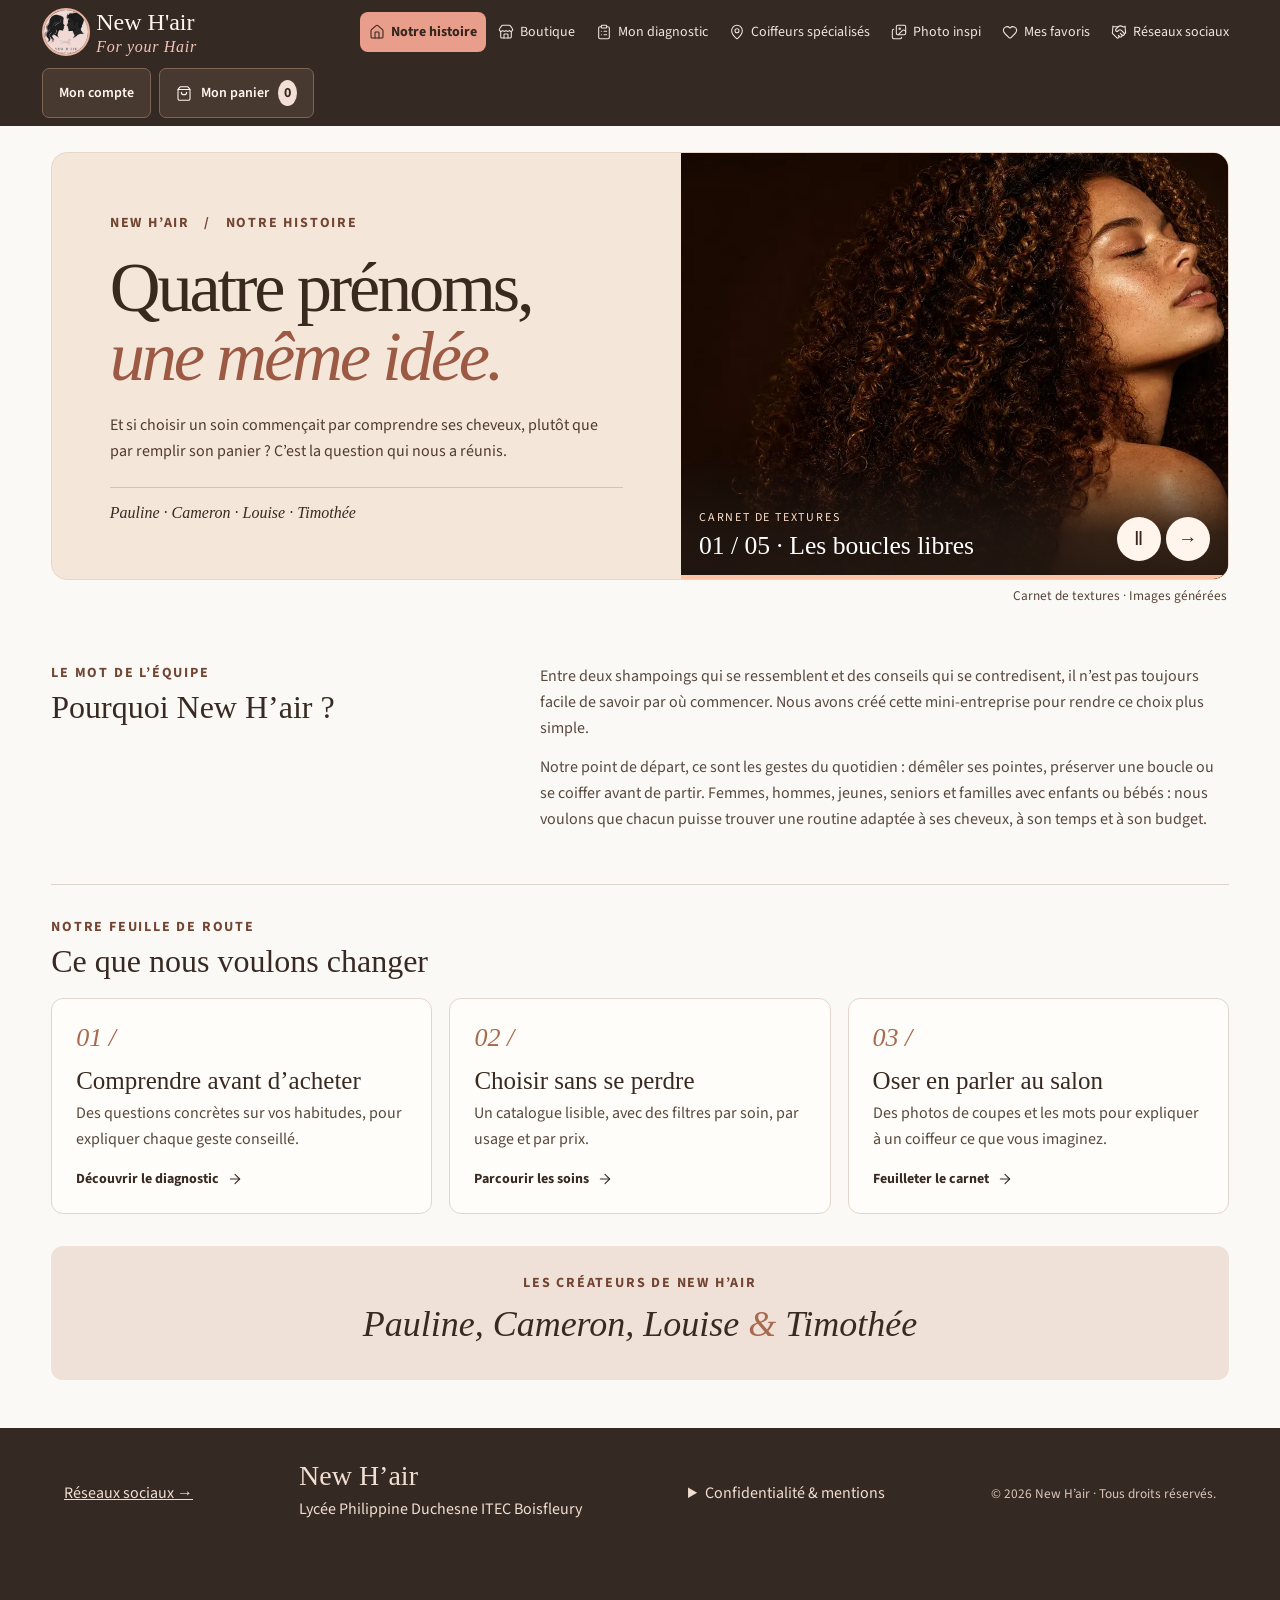
==== commit d8b4c921: "Expose social profiles in the main navigation and remove the active underline Co-authored-by: arena-" ====
--- a/index.html
+++ b/index.html
@@ -1 +1 @@
-<!doctype html><html lang="fr"><meta charset="utf-8"><meta name="viewport" content="width=device-width,initial-scale=1,viewport-fit=cover"><title>New H’air — Diagnostic capillaire et carnet de soins</title><meta name="description" content="Découvrez New H’air : un diagnostic adapté à chaque âge, des inspirations coiffure et une boutique de soins capillaires de démonstration."><meta property="og:title" content="New H’air · For your Hair"><meta property="og:description" content="Comprendre ses cheveux, composer sa routine et préparer son prochain rendez-vous au salon."><meta property="og:type" content="website"><meta property="og:url" content="https://timtvnr.github.io/Projet-Mini-Entreprise-ETLV/"><meta property="og:image" content="https://timtvnr.github.io/Projet-Mini-Entreprise-ETLV/assets/hero.webp"><link rel="icon" href="assets/logo.webp" type="image/webp"><link rel="stylesheet" href="style.css?v=social2"><body><noscript>Activez JavaScript pour consulter la boutique, le diagnostic et le carnet de soins New H’air.</noscript><aside><a class="brand" href="#accueil"><img src="assets/logo.webp" width="65" height="59" alt=""><div class="brand-name">New H'air<small>For your Hair</small></div></a><button id="mobileMenu" type="button" aria-expanded="false" aria-controls="nav"><i data-i="menu"></i> Menu</button><nav id="nav" aria-label="Navigation principale"></nav><div class="actions"><button class="cart" id="accountBtn" onclick="account()">Mon compte</button><button class="cart" onclick="bag()"><i data-i="shopping-bag"></i> Mon panier <b aria-live="polite" aria-atomic="true" id="count">0</b></button></div></aside><main><section id="content"></section></main><section class="community" aria-labelledby="community-title"><div><span class="eyebrow">CONTACT &amp; RÉSEAUX</span><h2 id="community-title">Le club New H’air</h2><p>Les coulisses du projet, en deux carnets à feuilleter.</p><small>Adresse de démonstration, non joignable : <strong>bonjour@newhair.example</strong></small></div><div class="community-links"><a href="club/instagram.html"><svg class="network-logo" aria-hidden="true" viewBox="0 0 40 40"><defs><linearGradient id="insta-brand" x2="1" y2="1" gradientUnits="objectBoundingBox"><stop stop-color="#743adc"/><stop offset=".48" stop-color="#da2384"/><stop offset="1" stop-color="#ffb149"/></linearGradient></defs><rect width="40" height="40" rx="11" fill="url(#insta-brand)"/><g fill="none" stroke="white" stroke-width="2.4"><rect x="8" y="8" width="24" height="24" rx="7"/><circle cx="20" cy="20" r="5.8"/></g><circle cx="27" cy="13" r="1.6" fill="white"/></svg><small>ALBUM PHOTO</small><strong>Instagram →</strong><span>@newhair.grenoble</span></a><a href="club/facebook.html"><svg class="network-logo" aria-hidden="true" viewBox="0 0 40 40"><rect width="40" height="40" rx="11" fill="#0866ff"/><path fill="white" d="M22.8 34V21.9h4.1l.7-4.8h-4.8v-3c0-1.4.4-2.4 2.5-2.4h2.6V7.4c-.5-.1-2-.3-3.8-.3-3.9 0-6.5 2.4-6.5 6.7v3.3h-4.3v4.8h4.3V34z"/></svg><small>JOURNAL</small><strong>Facebook →</strong><span>New H’air · Grenoble</span></a></div></section><footer class="legalfoot"><div><strong>New H’air</strong><p>Lycée Philippine Duchesne ITEC Boisfleury</p></div><details><summary>Confidentialité & mentions</summary><p>Éditeur : mini-entreprise pédagogique New H’air, projet ETLV de Pauline, Cameron, Louise et Timothée. Établissement : Lycée Philippine Duchesne ITEC Boisfleury. Contact projet : <a href="https://github.com/timtvnr/Projet-Mini-Entreprise-ETLV">dépôt public du projet</a>. Hébergement : GitHub Pages.</p><p>Les badges de popularité sont illustratifs, sans statistiques de vente. Logo fourni par l’équipe ; photographies de produits et de coiffures générées pour la démonstration. Carte : © contributeurs OpenStreetMap. La carte charge un service externe. Si vous autorisez « Me localiser », vos coordonnées sont utilisées dans son URL, sans enregistrement par le site. Les recherches de salons ouvrent Google Maps.</p><p> Boutique de démonstration, sans débit ni livraison. Le compte et la routine sont conservés dans votre navigateur.</p></details><small>© 2026 New H’air · Tous droits réservés.</small></footer><dialog id="modal" aria-labelledby="modalTitle"><button aria-label="Fermer" class="close" onclick="modal.close()">×</button><div id="inside"></div></dialog><script src="icons.js"></script><script src="app.js?v=social2"></script><script src="salons.js"></script><script src="studio.js?v=social2"></script><script src="motion.js?v=social2"></script></body></html>
+<!doctype html><html lang="fr"><meta charset="utf-8"><meta name="viewport" content="width=device-width,initial-scale=1,viewport-fit=cover"><title>New H’air — Diagnostic capillaire et carnet de soins</title><meta name="description" content="Découvrez New H’air : un diagnostic adapté à chaque âge, des inspirations coiffure et une boutique de soins capillaires de démonstration."><meta property="og:title" content="New H’air · For your Hair"><meta property="og:description" content="Comprendre ses cheveux, composer sa routine et préparer son prochain rendez-vous au salon."><meta property="og:type" content="website"><meta property="og:url" content="https://timtvnr.github.io/Projet-Mini-Entreprise-ETLV/"><meta property="og:image" content="https://timtvnr.github.io/Projet-Mini-Entreprise-ETLV/assets/hero.webp"><link rel="icon" href="assets/logo.webp" type="image/webp"><link rel="stylesheet" href="style.css?v=reseaux1"><body><noscript>Activez JavaScript pour consulter la boutique, le diagnostic et le carnet de soins New H’air.</noscript><aside><a class="brand" href="#accueil"><img src="assets/logo.webp" width="65" height="59" alt=""><div class="brand-name">New H'air<small>For your Hair</small></div></a><button id="mobileMenu" type="button" aria-expanded="false" aria-controls="nav"><i data-i="menu"></i> Menu</button><nav id="nav" aria-label="Navigation principale"></nav><div class="actions"><button class="cart" id="accountBtn" onclick="account()">Mon compte</button><button class="cart" onclick="bag()"><i data-i="shopping-bag"></i> Mon panier <b aria-live="polite" aria-atomic="true" id="count">0</b></button></div></aside><main><section id="content"></section></main><template id="social-page"><section class="community" aria-labelledby="community-title"><div><span class="eyebrow">LE CLUB NEW H’AIR</span><h2 id="community-title">Réseaux sociaux</h2><p>Retrouvez nos stories et nos inspirations sur Instagram, ou suivez les coulisses du projet sur Facebook.</p><small>Adresse de démonstration, non joignable : <strong>bonjour@newhair.example</strong></small></div><div class="community-links"><a href="club/instagram.html"><svg class="network-logo" aria-hidden="true" viewBox="0 0 40 40"><defs><linearGradient id="insta-brand" x2="1" y2="1" gradientUnits="objectBoundingBox"><stop stop-color="#743adc"/><stop offset=".48" stop-color="#da2384"/><stop offset="1" stop-color="#ffb149"/></linearGradient></defs><rect width="40" height="40" rx="11" fill="url(#insta-brand)"/><g fill="none" stroke="white" stroke-width="2.4"><rect x="8" y="8" width="24" height="24" rx="7"/><circle cx="20" cy="20" r="5.8"/></g><circle cx="27" cy="13" r="1.6" fill="white"/></svg><small>ALBUM PHOTO</small><strong>Instagram →</strong><span>@newhair.grenoble</span></a><a href="club/facebook.html"><svg class="network-logo" aria-hidden="true" viewBox="0 0 40 40"><rect width="40" height="40" rx="11" fill="#0866ff"/><path fill="white" d="M22.8 34V21.9h4.1l.7-4.8h-4.8v-3c0-1.4.4-2.4 2.5-2.4h2.6V7.4c-.5-.1-2-.3-3.8-.3-3.9 0-6.5 2.4-6.5 6.7v3.3h-4.3v4.8h4.3V34z"/></svg><small>JOURNAL</small><strong>Facebook →</strong><span>New H’air · Grenoble</span></a></div></section></template><footer class="legalfoot"><div><a href="#reseaux">Réseaux sociaux →</a></div><div><strong>New H’air</strong><p>Lycée Philippine Duchesne ITEC Boisfleury</p></div><details><summary>Confidentialité & mentions</summary><p>Éditeur : mini-entreprise pédagogique New H’air, projet ETLV de Pauline, Cameron, Louise et Timothée. Établissement : Lycée Philippine Duchesne ITEC Boisfleury. Contact projet : <a href="https://github.com/timtvnr/Projet-Mini-Entreprise-ETLV">dépôt public du projet</a>. Hébergement : GitHub Pages.</p><p>Les badges de popularité sont illustratifs, sans statistiques de vente. Logo fourni par l’équipe ; photographies de produits et de coiffures générées pour la démonstration. Carte : © contributeurs OpenStreetMap. La carte charge un service externe. Si vous autorisez « Me localiser », vos coordonnées sont utilisées dans son URL, sans enregistrement par le site. Les recherches de salons ouvrent Google Maps.</p><p> Boutique de démonstration, sans débit ni livraison. Le compte et la routine sont conservés dans votre navigateur.</p></details><small>© 2026 New H’air · Tous droits réservés.</small></footer><dialog id="modal" aria-labelledby="modalTitle"><button aria-label="Fermer" class="close" onclick="modal.close()">×</button><div id="inside"></div></dialog><script src="icons.js"></script><script src="app.js?v=reseaux1"></script><script src="salons.js"></script><script src="studio.js?v=social2"></script><script src="motion.js?v=social2"></script></body></html>
--- a/style.css
+++ b/style.css
@@ -1578,11 +1578,9 @@
   @keyframes nh-photo-settle { from {transform:scale(1.075)} to {transform:scale(1)} }
   @keyframes nh-unfold {from{opacity:.25;transform:translateY(-8px) scaleY(.97)}to{opacity:1;transform:none}}
   @keyframes nh-question {from{opacity:.25;transform:translateX(var(--arrival,18px))}to{opacity:1;transform:none}}
-  @keyframes nh-underline {from{transform:scaleX(0)}to{transform:scaleX(1)}}
   .origin-cover{isolation:isolate}.origin-copy>*{animation:nh-rise 660ms cubic-bezier(.16,1,.3,1) backwards}.origin-copy .eyebrow{display:inline-block}.origin-copy h1{animation-delay:65ms}.origin-copy p{animation-delay:125ms}.origin-copy .byline{animation-delay:195ms}
   .origin-image{overflow:hidden;isolation:isolate}.origin-image::before{content:'';position:absolute;inset:0;z-index:-1;background:inherit;animation:nh-photo-settle 1.35s cubic-bezier(.2,.8,.2,1) backwards}
   .origin-image span{animation:nh-rise 600ms 230ms backwards}.scroll-reveals .grid>.card{animation:none}
-  #nav a{position:relative}#nav .active::after{content:'';position:absolute;left:12px;right:12px;bottom:3px;height:2px;border-radius:4px;background:currentColor;opacity:.6;transform-origin:left;animation:nh-underline 330ms var(--ease-out)}
   #quiz[data-direction=back]{--arrival:-18px}.quizbody{animation:nh-question 340ms var(--ease-out)}.option{transition:border-color .18s,background-color .18s,box-shadow .18s}.option:has(input:checked){box-shadow:inset 3px 0 #996247}
   details[open]>p{animation:nh-rise 260ms var(--ease-out)} #count{display:inline-block}
   #chatbox:not([hidden]){transform-origin:bottom right;animation:nh-unfold 280ms var(--ease-out)}.bubble.client{--arrival:12px;animation:nh-question 220ms var(--ease-out)}.bubble.guide{--arrival:-12px;animation:nh-question 280ms var(--ease-out)}
@@ -1610,3 +1608,5 @@
 .badge[data-kind=popular]{background:#733e30;color:white}.badge[data-kind=new]{background:#f3d4c1;color:#4a3022}.community{padding:30px max(4vw,calc((100% - 1320px)/2));display:grid;grid-template-columns:1fr 1fr;gap:22px;background:#f0e4d8;border-top:1px solid #dbccbd}.community p{margin:8px 0}.community small{color:#62483a}.community-links{display:grid;grid-template-columns:1fr 1fr;gap:10px}.community-links button{text-align:left;padding:18px;border:1px solid #d9c7b7;background:#fff8f0}.community-links button>*{display:block}.community-links strong{font:24px Georgia;margin:7px 0}.community-links small{font-size:12px;letter-spacing:1px}.social-gallery{display:grid;grid-template-columns:repeat(3,1fr);gap:8px}.social-gallery figure,.social-feed figure{margin:0 0 14px}.social-gallery img,.social-feed img{width:100%;aspect-ratio:1;object-fit:cover;border-radius:8px}.social-feed img{aspect-ratio:2.5}.social-gallery figcaption,.social-feed figcaption{font-size:14px;line-height:1.4;margin:5px 0}@media(max-width:700px){.community{grid-template-columns:1fr}.community-links button{padding:12px}.social-gallery{grid-template-columns:1fr 1fr}}
 .community-links{grid-template-columns:repeat(auto-fit,minmax(145px,1fr))}.community-links>a{padding:16px;border:1px solid #d9c7b7;border-radius:9px;background:#fff8f0}.community-links>a>*{display:block}.community-links>a:hover{border-color:#aa705a}
 .community-links .network-logo{width:35px;height:35px;display:block;margin-bottom:12px}
+
+#content>.community{border:1px solid #ddcdbf;border-radius:16px;padding:clamp(18px,4vw,48px)}
